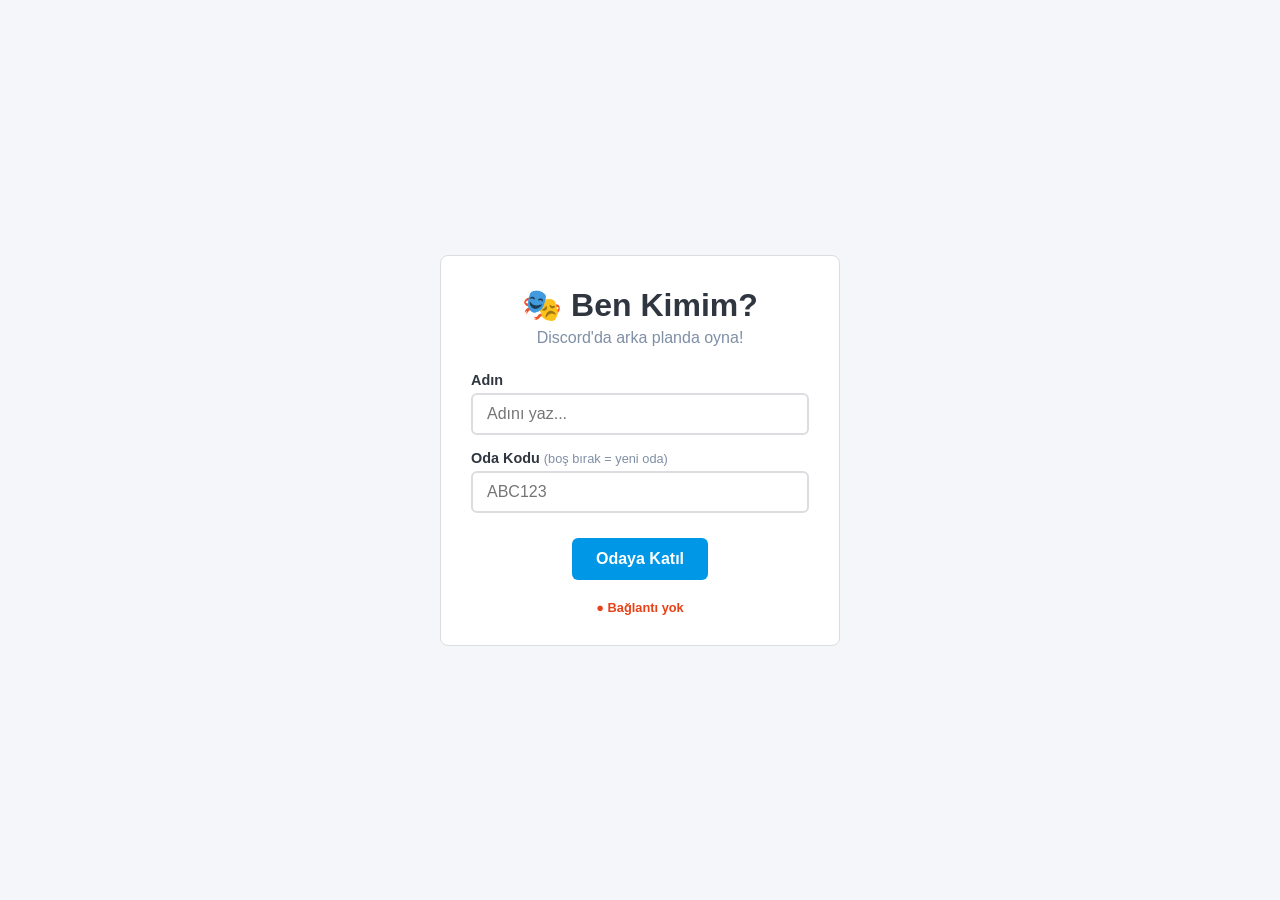
==== client/index.html @ 6808981d "feat: add game modes (unluler, irklar, tarihi_olaylar)" ====
<!DOCTYPE html>
<html lang="tr">
<head>
    <meta charset="UTF-8">
    <meta name="viewport" content="width=device-width, initial-scale=1.0">
    <meta name="description" content="Ben Kimim? — Discord'da arka planda oynanan çok oyunculu tahmin oyunu">
    <title>Ben Kimim? 🎭</title>
    <link rel="stylesheet" href="style.css">
</head>
<body>

    <!-- ═══════════════ LOBBY EKRANI ═══════════════ -->
    <div id="screen-lobby" class="screen active">
        <div class="lobby-container">
            <h1>🎭 Ben Kimim?</h1>
            <p class="subtitle">Discord'da arka planda oyna!</p>

            <div class="form-group">
                <label for="input-name">Adın</label>
                <input type="text" id="input-name" placeholder="Adını yaz..." maxlength="20" autocomplete="off">
            </div>

            <div class="form-group">
                <label for="input-room">Oda Kodu <span class="hint">(boş bırak = yeni oda)</span></label>
                <input type="text" id="input-room" placeholder="ABC123" maxlength="6" autocomplete="off" style="text-transform: uppercase;">
            </div>

            <button id="btn-join" class="btn-primary">Odaya Katıl</button>

            <!-- Bağlantı sonrası lobby bilgisi -->
            <div id="lobby-info" class="hidden">
                <div class="room-code-display">
                    Oda Kodu: <span id="display-room-code">---</span>
                    <button id="btn-copy-code" class="btn-small" title="Kodu kopyala">📋</button>
                </div>

                <h3>Oyuncular</h3>
                <ul id="player-list"></ul>

                <div id="host-controls" class="hidden">
                    <div class="form-group" style="margin-top: 15px;">
                        <label for="select-category">Oyun Modu</label>
                        <select id="select-category" style="width: 100%; padding: 8px; border-radius: 4px; border: 1px solid #dcdde1;">
                            <option value="unluler">Ünlü Kişiler</option>
                            <option value="irklar">Milletler / Irklar</option>
                            <option value="tarihi_olaylar">Tarihi Olaylar</option>
                        </select>
                    </div>
                    <button id="btn-start" class="btn-primary">Oyunu Başlat</button>
                </div>
                
                <p id="waiting-msg" class="hint">Oda sahibinin başlatmasını bekle...</p>
            </div>

            <div id="connection-status" class="status-disconnected">● Bağlantı yok</div>
        </div>
    </div>

    <!-- ═══════════════ OYUN EKRANI ═══════════════ -->
    <div id="screen-game" class="screen">
        <div class="game-header">
            <span class="room-badge" id="game-room-code"></span>
            <h2>🎭 Ben Kimim?</h2>
        </div>

        <!-- Masa ve oyuncular -->
        <div id="game-table-area">
            <div id="table-center">
                <!-- placeholder: masa görseli -->
                <div class="table-placeholder">MASA</div>
            </div>
            <div id="players-circle">
                <!-- JS tarafından doldurulacak -->
            </div>
        </div>

        <!-- Tahmin alanı -->
        <div id="guess-area">
            <div id="guess-feedback" class="hidden"></div>
            <div class="guess-input-row">
                <input type="text" id="input-guess" placeholder="Kafandaki ismi tahmin et..." autocomplete="off">
                <button id="btn-guess" class="btn-primary">Tahmin Et</button>
            </div>
        </div>
    </div>

    <!-- ═══════════════ SONUÇ EKRANI ═══════════════ -->
    <div id="screen-result" class="screen">
        <div class="result-container">
            <h1>🏆 Oyun Bitti!</h1>
            <div id="rankings-list"></div>
            
            <div id="host-controls-result" class="hidden" style="margin-top: 20px;">
                <div class="form-group" style="text-align: center;">
                    <label for="select-category-result" style="display: inline-block; margin-right: 10px;">Oyun Modu:</label>
                    <select id="select-category-result" style="padding: 6px; border-radius: 4px; border: 1px solid #dcdde1;">
                        <option value="unluler">Ünlü Kişiler</option>
                        <option value="irklar">Milletler / Irklar</option>
                        <option value="tarihi_olaylar">Tarihi Olaylar</option>
                    </select>
                </div>
                <button id="btn-new-round" class="btn-primary">Yeni Tur</button>
            </div>

            <p id="waiting-new-round" class="hint">Oda sahibinin yeni tur başlatmasını bekle...</p>
        </div>
    </div>

    <script src="app.js"></script>
</body>
</html>
---- client/style.css ----
/* ══════════════════════════════════════
   Ben Kimim? — Flat Design Stiller
   ══════════════════════════════════════ */

* {
    margin: 0;
    padding: 0;
    box-sizing: border-box;
}

body {
    font-family: 'Segoe UI', Tahoma, Geneva, Verdana, sans-serif;
    background: #f5f6fa;
    color: #2f3640;
    min-height: 100vh;
}

/* ── Ekran yönetimi ─────────────── */
.screen {
    display: none;
    min-height: 100vh;
    padding: 20px;
}

.screen.active {
    display: flex;
    justify-content: center;
    align-items: center;
    flex-direction: column;
}

.hidden {
    display: none !important;
}

/* ── LOBBY ───────────────────────── */
.lobby-container {
    max-width: 400px;
    width: 100%;
    text-align: center;
    background: #ffffff;
    padding: 30px;
    border-radius: 8px;
    border: 1px solid #dcdde1;
}

.lobby-container h1 {
    font-size: 2rem;
    margin-bottom: 5px;
    color: #2f3640;
}

.subtitle {
    color: #7f8fa6;
    margin-bottom: 25px;
}

.form-group {
    margin-bottom: 15px;
    text-align: left;
}

.form-group label {
    display: block;
    margin-bottom: 5px;
    font-size: 0.9rem;
    font-weight: bold;
}

.hint {
    color: #7f8fa6;
    font-size: 0.8rem;
    font-weight: normal;
}

input[type="text"] {
    width: 100%;
    padding: 10px 14px;
    border: 2px solid #dcdde1;
    border-radius: 6px;
    background: #ffffff;
    color: #2f3640;
    font-size: 1rem;
    outline: none;
}

input[type="text"]:focus {
    border-color: #0097e6;
}

/* ── Butonlar ────────────────────── */
.btn-primary {
    padding: 12px 24px;
    border: none;
    border-radius: 6px;
    background: #0097e6;
    color: #ffffff;
    font-size: 1rem;
    font-weight: bold;
    cursor: pointer;
    margin-top: 10px;
}

.btn-primary:hover {
    background: #00a8ff;
}

.btn-primary:disabled {
    background: #dcdde1;
    color: #7f8fa6;
    cursor: not-allowed;
}

.btn-small {
    padding: 4px 8px;
    border: 1px solid #dcdde1;
    border-radius: 4px;
    background: #f5f6fa;
    color: #2f3640;
    cursor: pointer;
    font-size: 0.8rem;
}

.btn-small:hover {
    background: #e84118;
    color: #ffffff;
}

/* ── Oda kodu ────────────────────── */
.room-code-display {
    margin: 20px 0 10px;
    padding: 10px;
    background: #f5f6fa;
    border: 1px solid #dcdde1;
    border-radius: 6px;
    font-size: 1.2rem;
    font-weight: bold;
    letter-spacing: 3px;
}

#display-room-code {
    color: #0097e6;
}

/* ── Oyuncu listesi (lobby) ──────── */
#player-list {
    list-style: none;
    margin: 10px 0;
    text-align: left;
}

#player-list li {
    padding: 8px 10px;
    border-bottom: 1px solid #dcdde1;
}

#player-list li .host-badge {
    color: #e1b12c;
    font-size: 0.75rem;
    margin-left: 5px;
    font-weight: bold;
}

/* ── Bağlantı durumu ─────────────── */
#connection-status {
    margin-top: 20px;
    font-size: 0.8rem;
    font-weight: bold;
}

.status-disconnected {
    color: #e84118;
}

.status-connected {
    color: #44bd32;
}

/* ══════════════════════════════════
   OYUN EKRANI
   ══════════════════════════════════ */

.game-header {
    text-align: center;
    margin-bottom: 20px;
}

.room-badge {
    font-size: 0.9rem;
    font-weight: bold;
    color: #7f8fa6;
    letter-spacing: 1px;
}

/* ── Masa alanı ──────────────────── */
#game-table-area {
    position: relative;
    width: 500px;
    height: 500px;
    margin: 0 auto;
}

#table-center {
    position: absolute;
    top: 50%;
    left: 50%;
    transform: translate(-50%, -50%);
    width: 150px;
    height: 150px;
    border-radius: 50%;
    background: #ffffff;
    border: 2px solid #dcdde1;
    display: flex;
    justify-content: center;
    align-items: center;
}

.table-placeholder {
    color: #7f8fa6;
    font-size: 0.9rem;
    font-weight: bold;
}

/* ── Oyuncu yuvarları ────────────── */
#players-circle {
    position: absolute;
    top: 0;
    left: 0;
    width: 100%;
    height: 100%;
}

.player-node {
    position: absolute;
    text-align: center;
    transform: translate(-50%, -50%);
}

.player-avatar {
    width: 60px;
    height: 60px;
    border-radius: 50%;
    background: #dcdde1;
    border: 3px solid #7f8fa6;
    color: #2f3640;
    display: flex;
    justify-content: center;
    align-items: center;
    margin: 0 auto;
    font-size: 1.5rem;
    font-weight: bold;
}

.player-avatar.revealed {
    background: #44bd32;
    border-color: #44bd32;
    color: #ffffff;
}

.player-assigned-name {
    margin-top: 4px;
    padding: 4px 8px;
    background: #0097e6;
    color: #ffffff;
    border-radius: 4px;
    font-size: 0.8rem;
    font-weight: bold;
    white-space: nowrap;
    display: inline-block;
}

.player-assigned-name.mystery {
    background: #e1b12c;
    color: #ffffff;
}

.player-assigned-name.revealed {
    background: #44bd32;
    color: #ffffff;
}

.player-real-name {
    font-size: 0.8rem;
    font-weight: bold;
    color: #7f8fa6;
    margin-top: 4px;
}

/* ── Tahmin alanı ────────────────── */
#guess-area {
    max-width: 500px;
    margin: 30px auto 0;
    text-align: center;
    background: #ffffff;
    padding: 20px;
    border-radius: 8px;
    border: 1px solid #dcdde1;
}

.guess-input-row {
    display: flex;
    gap: 10px;
}

.guess-input-row input {
    flex: 1;
}

#guess-feedback {
    padding: 10px 12px;
    border-radius: 6px;
    margin-bottom: 10px;
    font-size: 0.9rem;
    font-weight: bold;
}

#guess-feedback.correct {
    background: #e5f9e7;
    color: #44bd32;
    border: 1px solid #44bd32;
}

#guess-feedback.wrong {
    background: #fdeaea;
    color: #e84118;
    border: 1px solid #e84118;
}

/* ══════════════════════════════════
   SONUÇ EKRANI
   ══════════════════════════════════ */

.result-container {
    text-align: center;
    max-width: 400px;
    width: 100%;
    background: #ffffff;
    padding: 30px;
    border-radius: 8px;
    border: 1px solid #dcdde1;
}

.result-container h1 {
    margin-bottom: 20px;
    color: #2f3640;
}

#rankings-list {
    text-align: left;
    margin-bottom: 20px;
}

.ranking-item {
    display: flex;
    align-items: center;
    gap: 12px;
    padding: 10px;
    border-bottom: 1px solid #dcdde1;
}

.ranking-position {
    font-size: 1.5rem;
    font-weight: bold;
    width: 40px;
    text-align: center;
}

.ranking-position.gold { color: #e1b12c; }
.ranking-position.silver { color: #7f8fa6; }
.ranking-position.bronze { color: #cd6133; }

.ranking-details {
    flex: 1;
}

.ranking-details .name {
    font-weight: bold;
    color: #2f3640;
}

.ranking-details .assigned {
    font-size: 0.8rem;
    color: #7f8fa6;
}
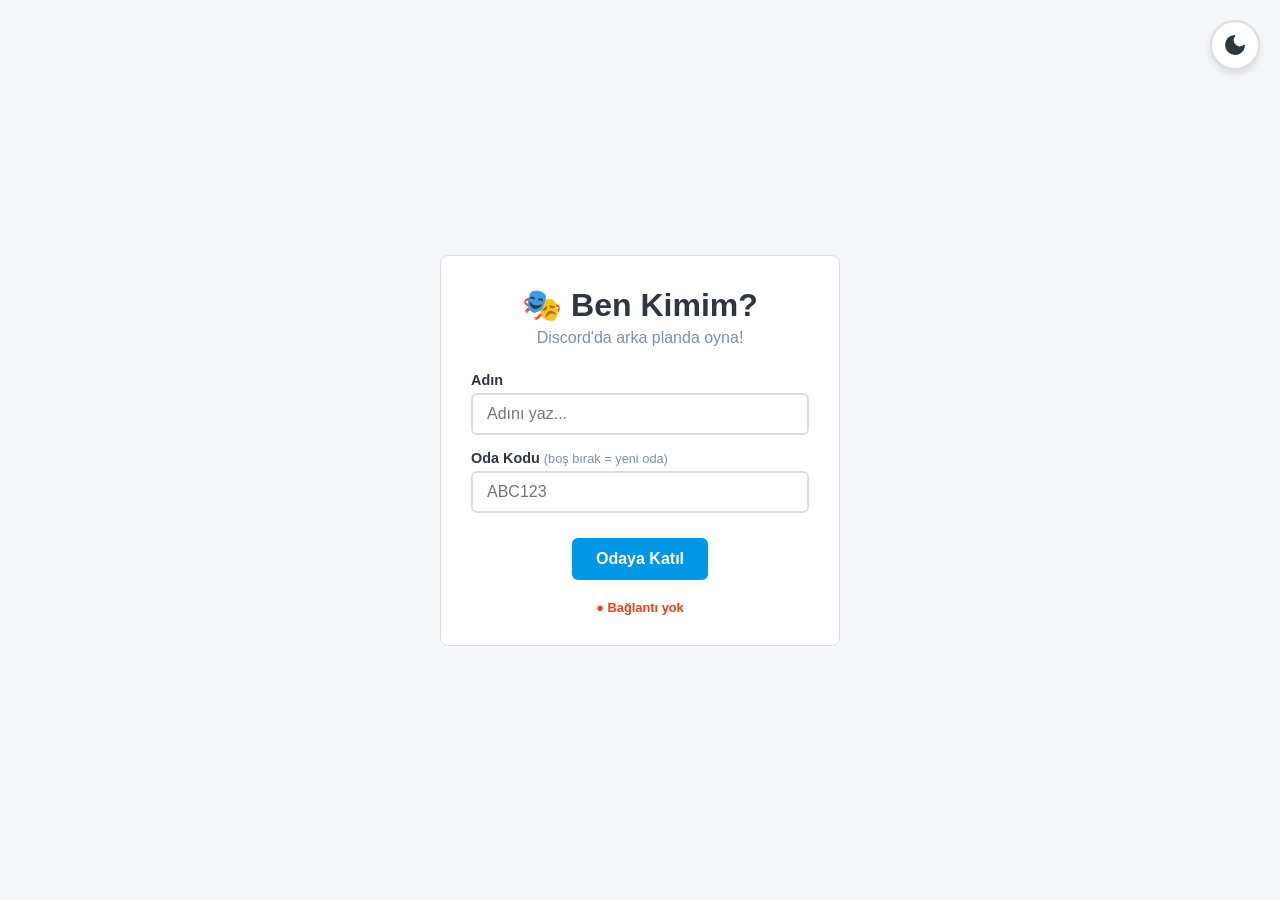
==== commit 49cd1d0a: "v1.0: Dark Mode eklendi kategoriler Düzenlendi." ====
--- a/client/index.html
+++ b/client/index.html
@@ -8,6 +8,11 @@
     <link rel="stylesheet" href="style.css">
 </head>
 <body>
+
+    <button id="theme-toggle" class="theme-btn" title="Temayı Değiştir">
+        <svg id="moon-icon" xmlns="http://www.w3.org/2000/svg" width="24" height="24" viewBox="0 0 24 24" fill="none" stroke="currentColor" stroke-width="2" stroke-linecap="round" stroke-linejoin="round" class="feather feather-moon"><path d="M21 12.79A9 9 0 1 1 11.21 3 7 7 0 0 0 21 12.79z"></path></svg>
+        <svg id="sun-icon" class="hidden" xmlns="http://www.w3.org/2000/svg" width="24" height="24" viewBox="0 0 24 24" fill="none" stroke="currentColor" stroke-width="2" stroke-linecap="round" stroke-linejoin="round" class="feather feather-sun"><circle cx="12" cy="12" r="5"></circle><line x1="12" y1="1" x2="12" y2="3"></line><line x1="12" y1="21" x2="12" y2="23"></line><line x1="4.22" y1="4.22" x2="5.64" y2="5.64"></line><line x1="18.36" y1="18.36" x2="19.78" y2="19.78"></line><line x1="1" y1="12" x2="3" y2="12"></line><line x1="21" y1="12" x2="23" y2="12"></line><line x1="4.22" y1="19.78" x2="5.64" y2="18.36"></line><line x1="18.36" y1="5.64" x2="19.78" y2="4.22"></line></svg>
+    </button>
 
     <!-- ═══════════════ LOBBY EKRANI ═══════════════ -->
     <div id="screen-lobby" class="screen active">
@@ -36,13 +41,13 @@
 
                 <h3>Oyuncular</h3>
                 <ul id="player-list"></ul>
-
+                
                 <div id="host-controls" class="hidden">
                     <div class="form-group" style="margin-top: 15px;">
                         <label for="select-category">Oyun Modu</label>
                         <select id="select-category" style="width: 100%; padding: 8px; border-radius: 4px; border: 1px solid #dcdde1;">
-                            <option value="unluler">Ünlü Kişiler</option>
-                            <option value="irklar">Milletler / Irklar</option>
+                            <option value="populer_ikonlar">İkonik Kişiler Karakterler</option>
+                            <option value="hayvanlar">Hayvanlar (Kurgusal Dahil)</option>
                             <option value="tarihi_olaylar">Tarihi Olaylar</option>
                         </select>
                     </div>
@@ -79,7 +84,9 @@
             <div id="guess-feedback" class="hidden"></div>
             <div class="guess-input-row">
                 <input type="text" id="input-guess" placeholder="Kafandaki ismi tahmin et..." autocomplete="off">
-                <button id="btn-guess" class="btn-primary">Tahmin Et</button>
+                <div class="guess-controls">
+                    <button id="btn-guess" class="btn-primary">Tahmin Et</button>
+                </div>
             </div>
         </div>
     </div>
@@ -94,8 +101,8 @@
                 <div class="form-group" style="text-align: center;">
                     <label for="select-category-result" style="display: inline-block; margin-right: 10px;">Oyun Modu:</label>
                     <select id="select-category-result" style="padding: 6px; border-radius: 4px; border: 1px solid #dcdde1;">
-                        <option value="unluler">Ünlü Kişiler</option>
-                        <option value="irklar">Milletler / Irklar</option>
+                        <option value="populer_ikonlar">İkonik Kişiler Karakterler</option>
+                        <option value="hayvanlar">Hayvanlar (Kurgusal Dahil)</option>
                         <option value="tarihi_olaylar">Tarihi Olaylar</option>
                     </select>
                 </div>
--- a/client/style.css
+++ b/client/style.css
@@ -382,3 +382,188 @@
     font-size: 0.8rem;
     color: #7f8fa6;
 }
+
+/* ══════════════════════════════════
+   GELİŞMİŞ TEMA VE RENK AYARLARI
+   ══════════════════════════════════ */
+
+/* --- TEMA BUTONU ANA STİL --- */
+.theme-btn {
+    position: fixed;
+    top: 20px;
+    right: 20px;
+    width: 50px;
+    height: 50px;
+    border-radius: 50%;
+    border: 2px solid #dcdde1;
+    background-color: #ffffff !important; /* Light modda beyaz buton */
+    cursor: pointer;
+    z-index: 9999;
+    display: flex;
+    align-items: center;
+    justify-content: center;
+    transition: all 0.3s ease;
+    box-shadow: 0 4px 6px rgba(0,0,0,0.1);
+}
+
+/* Light Mod: Ay İkonu Rengi (Koyu Gri/Lacivert) */
+#moon-icon {
+    color: #2f3640;
+    fill: #2f3640;
+}
+
+/* --- DARK MODE AKTİFKEN --- */
+body.dark-mode {
+    background-color: #121212 !important;
+    color: #ffffff !important;
+}
+
+/* Dark Modda Buton Rengi Değişsin */
+body.dark-mode .theme-btn {
+    background-color: #2c3e50 !important; /* Dark modda buton koyu lacivert */
+    border-color: #ffffff !important;
+}
+
+/* Dark Mod: Güneş İkonu Rengi */
+#sun-icon {
+    color: #ffffff;
+    fill: #ffffff;
+}
+
+/* İkonların görünürlüğünü ayarla */
+.hidden { display: none !important; }
+
+/* Koyu Modda Diğer Alanlar */
+body.dark-mode .lobby-container, 
+body.dark-mode .game-container, 
+body.dark-mode .result-container {
+    background-color: #1e1e1e !important;
+    border-color: #333 !important;
+    color: #fff !important;
+}
+
+body.dark-mode h1, body.dark-mode h2, body.dark-mode label {
+    color: #fff !important;
+}
+
+body.dark-mode input {
+    background: #2d2d2d !important;
+    color: #fff !important;
+    border: 1px solid #444 !important;
+}
+
+
+/* Kopyala butonu 📋 */
+body.dark-mode #btn-copy-code {
+    background-color: #3f444b !important;
+    color: white !important;
+    border: 1px solid #484d54 !important;
+    padding: 5px 10px !important;
+    border-radius: 4px;
+}
+body.dark-mode .room-code-display {
+    background-color: #2d3136;
+    border: 1px solid #3f444b;
+    color: #ffffff;
+    padding: 12px;
+    border-radius: 8px;
+    margin-top: 15px;
+    text-align: center;
+}
+
+body.dark-mode select {
+    background-color: #2d3136; /* Kutunun içi gri */
+    color: #ffffff;            /* Yazı beyaz */
+    border: 1px solid #3f444b;
+    padding: 8px;
+    border-radius: 4px;
+    cursor: pointer;
+    width: 100%;
+}
+
+/* Select kutusunun içindeki seçenekler (açılınca görünen yer) */
+body.dark-mode select option {
+    background-color: #2d3136;
+    color: #ffffff;
+}
+
+/* Oyun Modu yazan label etiketi için */
+body.dark-mode label[for="select-category"] {
+    color: #ffffff;
+}
+
+
+/* Odaya katıldıktan sonra çıkan butonu koyulaştırır */
+body.dark-mode #btn-join:disabled,
+body.dark-mode .btn-primary:disabled {
+    background-color: #2d3136; /* Kutularla aynı gri tonu */
+    color: #7f8fa6;            /* Yazı rengini biraz sönük yaptık ki pasif olduğu belli olsun */
+    border: 1px solid #3f444b;
+    cursor: not-allowed;
+    opacity: 1;                /* Tarayıcı kendi kendine şeffaflaştırmasın diye */
+}
+
+
+
+/* "MASA" yazan başlık */
+body.dark-mode .lobby-container h2,
+body.dark-mode h2 {
+    color: #ffffff;
+}
+
+/* Masa başlığının altındaki o beyaz çizgiyi de koyulaştıralım */
+body.dark-mode h2::after {
+    background-color: #3f444b;
+}
+
+/* Oyuncu kartlarını (isimlerin yazdığı yerleri) gri yap */
+body.dark-mode .player-item {
+    background-color: #2d3136;
+    border: 1px solid #3f444b;
+    color: #ffffff;
+}
+
+/* "Oyuncular bekleniyor..." yazısı */
+body.dark-mode .hint {
+    color: #aeb9cc;
+}
+
+body.dark-mode #guess-area {
+    background-color: #1e1e1e;
+    border-color: #333;
+    color: #fff;
+}
+
+body.dark-mode #table-center {
+    background-color: #1e1e1e;
+    border-color: #333;
+    color: #fff;
+}
+
+body.dark-mode #players-circle .player-avatar {
+    background-color: #1e1e1e;
+    border-color: #333;
+    color: #fff;
+}
+
+
+body.dark-mode .btn-primary:hover {
+    background-color: #536dfe !important;
+    transform: translateY(-2px); /* Hafif yukarı kalkma efekti */
+}
+
+
+
+
+
+.color-pick {
+    width: 25px;
+    height: 25px;
+    border-radius: 50%;
+    cursor: pointer;
+    border: 2px solid rgba(255,255,255,0.5);
+    transition: transform 0.2s;
+}
+.color-pick:hover { transform: scale(1.2); }
+
+
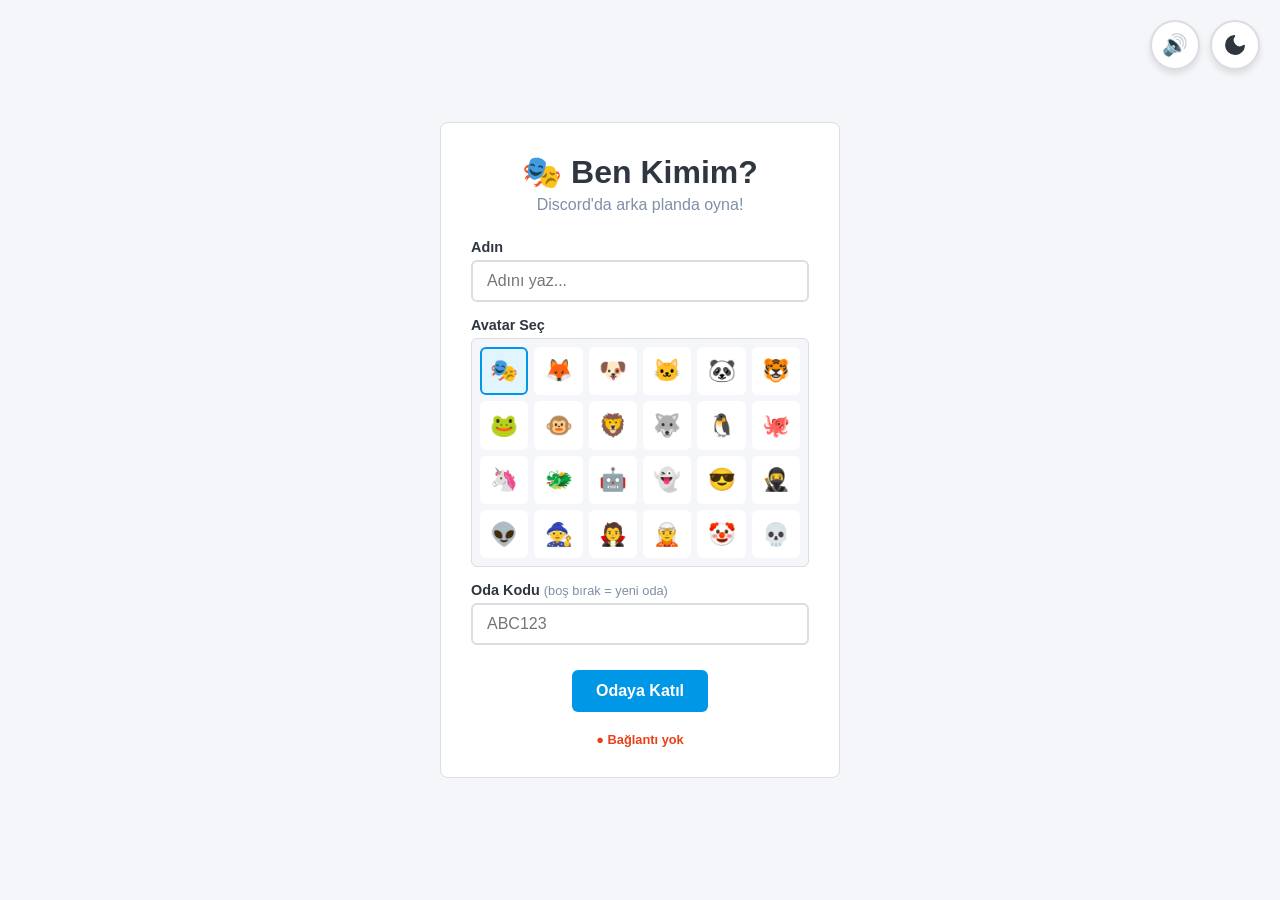
==== commit e714c49f: "genel iyileştirmeler ve database düzeni" ====
--- a/client/index.html
+++ b/client/index.html
@@ -4,15 +4,24 @@
     <meta charset="UTF-8">
     <meta name="viewport" content="width=device-width, initial-scale=1.0">
     <meta name="description" content="Ben Kimim? — Discord'da arka planda oynanan çok oyunculu tahmin oyunu">
+    <meta name="theme-color" content="#0097e6">
     <title>Ben Kimim? 🎭</title>
     <link rel="stylesheet" href="style.css">
+    <link rel="manifest" href="manifest.json">
+    <link rel="icon" href="data:image/svg+xml,%3Csvg xmlns='http://www.w3.org/2000/svg' viewBox='0 0 100 100'%3E%3Ctext y='.9em' font-size='90'%3E🎭%3C/text%3E%3C/svg%3E">
 </head>
 <body>
 
-    <button id="theme-toggle" class="theme-btn" title="Temayı Değiştir">
-        <svg id="moon-icon" xmlns="http://www.w3.org/2000/svg" width="24" height="24" viewBox="0 0 24 24" fill="none" stroke="currentColor" stroke-width="2" stroke-linecap="round" stroke-linejoin="round" class="feather feather-moon"><path d="M21 12.79A9 9 0 1 1 11.21 3 7 7 0 0 0 21 12.79z"></path></svg>
-        <svg id="sun-icon" class="hidden" xmlns="http://www.w3.org/2000/svg" width="24" height="24" viewBox="0 0 24 24" fill="none" stroke="currentColor" stroke-width="2" stroke-linecap="round" stroke-linejoin="round" class="feather feather-sun"><circle cx="12" cy="12" r="5"></circle><line x1="12" y1="1" x2="12" y2="3"></line><line x1="12" y1="21" x2="12" y2="23"></line><line x1="4.22" y1="4.22" x2="5.64" y2="5.64"></line><line x1="18.36" y1="18.36" x2="19.78" y2="19.78"></line><line x1="1" y1="12" x2="3" y2="12"></line><line x1="21" y1="12" x2="23" y2="12"></line><line x1="4.22" y1="19.78" x2="5.64" y2="18.36"></line><line x1="18.36" y1="5.64" x2="19.78" y2="4.22"></line></svg>
-    </button>
+    <div class="top-right-controls">
+        <button id="btn-sound-toggle" class="theme-btn sound-btn" title="Ses Efektleri">
+            <span id="sound-icon-on">🔊</span>
+            <span id="sound-icon-off" class="hidden">🔇</span>
+        </button>
+        <button id="theme-toggle" class="theme-btn" title="Temayı Değiştir">
+            <svg id="moon-icon" xmlns="http://www.w3.org/2000/svg" width="24" height="24" viewBox="0 0 24 24" fill="none" stroke="currentColor" stroke-width="2" stroke-linecap="round" stroke-linejoin="round" class="feather feather-moon"><path d="M21 12.79A9 9 0 1 1 11.21 3 7 7 0 0 0 21 12.79z"></path></svg>
+            <svg id="sun-icon" class="hidden" xmlns="http://www.w3.org/2000/svg" width="24" height="24" viewBox="0 0 24 24" fill="none" stroke="currentColor" stroke-width="2" stroke-linecap="round" stroke-linejoin="round" class="feather feather-sun"><circle cx="12" cy="12" r="5"></circle><line x1="12" y1="1" x2="12" y2="3"></line><line x1="12" y1="21" x2="12" y2="23"></line><line x1="4.22" y1="4.22" x2="5.64" y2="5.64"></line><line x1="18.36" y1="18.36" x2="19.78" y2="19.78"></line><line x1="1" y1="12" x2="3" y2="12"></line><line x1="21" y1="12" x2="23" y2="12"></line><line x1="4.22" y1="19.78" x2="5.64" y2="18.36"></line><line x1="18.36" y1="5.64" x2="19.78" y2="4.22"></line></svg>
+        </button>
+    </div>
 
     <!-- ═══════════════ LOBBY EKRANI ═══════════════ -->
     <div id="screen-lobby" class="screen active">
@@ -26,6 +35,13 @@
             </div>
 
             <div class="form-group">
+                <label>Avatar Seç</label>
+                <div id="avatar-grid" class="avatar-grid">
+                    <!-- JS dolduracak -->
+                </div>
+            </div>
+
+            <div class="form-group">
                 <label for="input-room">Oda Kodu <span class="hint">(boş bırak = yeni oda)</span></label>
                 <input type="text" id="input-room" placeholder="ABC123" maxlength="6" autocomplete="off" style="text-transform: uppercase;">
             </div>
@@ -37,23 +53,45 @@
                 <div class="room-code-display">
                     Oda Kodu: <span id="display-room-code">---</span>
                     <button id="btn-copy-code" class="btn-small" title="Kodu kopyala">📋</button>
+                    <button id="btn-copy-link" class="btn-small" title="Davet linkini kopyala">🔗</button>
                 </div>
 
                 <h3>Oyuncular</h3>
                 <ul id="player-list"></ul>
-                
+
                 <div id="host-controls" class="hidden">
                     <div class="form-group" style="margin-top: 15px;">
                         <label for="select-category">Oyun Modu</label>
-                        <select id="select-category" style="width: 100%; padding: 8px; border-radius: 4px; border: 1px solid #dcdde1;">
+                        <select id="select-category" class="select-styled">
                             <option value="populer_ikonlar">İkonik Kişiler Karakterler</option>
                             <option value="hayvanlar">Hayvanlar (Kurgusal Dahil)</option>
                             <option value="tarihi_olaylar">Tarihi Olaylar</option>
+                            <option value="karma">🎲 Karma Mod (Hepsi Birden)</option>
+                            <option value="ozel">✏️ Özel Kategori (Sen Yaz)</option>
                         </select>
                     </div>
+
+                    <div class="form-group">
+                        <label for="select-difficulty">Zorluk</label>
+                        <select id="select-difficulty" class="select-styled">
+                            <option value="kolay">Kolay (Sadece çok bilinenler)</option>
+                            <option value="hepsi" selected>Hepsi (Tüm liste)</option>
+                        </select>
+                    </div>
+
+                    <div class="form-group">
+                        <label for="input-timer">Tur Süresi (saniye, 0 = kapalı)</label>
+                        <input type="number" id="input-timer" min="0" max="300" step="5" value="0" class="select-styled">
+                    </div>
+
+                    <div id="custom-category-group" class="form-group hidden">
+                        <label for="input-custom-words">Özel Kelimeler <span class="hint">(her satıra bir tane, en az oyuncu sayısı kadar)</span></label>
+                        <textarea id="input-custom-words" class="select-styled" rows="5" placeholder="Mesela:&#10;Ahmet Hoca&#10;Berfin&#10;Kantinci Hasan&#10;..."></textarea>
+                    </div>
+
                     <button id="btn-start" class="btn-primary">Oyunu Başlat</button>
                 </div>
-                
+
                 <p id="waiting-msg" class="hint">Oda sahibinin başlatmasını bekle...</p>
             </div>
 
@@ -66,6 +104,14 @@
         <div class="game-header">
             <span class="room-badge" id="game-room-code"></span>
             <h2>🎭 Ben Kimim?</h2>
+            <div id="turn-bar" class="turn-bar hidden">
+                <span class="turn-label">Sıra:</span>
+                <span id="turn-player-name" class="turn-name">-</span>
+                <span id="timer-pill" class="timer-pill hidden">⏱ <span id="timer-value">00:00</span></span>
+                <button id="btn-pass" class="btn-small pass-btn">Pas ⏭</button>
+                <button id="btn-hint" class="btn-small hint-btn">İpucu 💡</button>
+            </div>
+            <div id="hint-display" class="hint-display hidden"></div>
         </div>
 
         <!-- Masa ve oyuncular -->
@@ -88,6 +134,66 @@
                     <button id="btn-guess" class="btn-primary">Tahmin Et</button>
                 </div>
             </div>
+        </div>
+
+        <!-- ═══════════════ SORU/CEVAP LOG (sol alt) ═══════════════ -->
+        <button id="btn-log-toggle" class="log-fab" title="Soru/Cevap Defteri">
+            <span class="log-fab-icon">💬</span>
+            <span class="log-fab-badge hidden" id="log-fab-badge">0</span>
+        </button>
+
+        <div id="log-panel" class="log-panel hidden">
+            <div class="elim-header">
+                <div class="elim-title">
+                    <span>💬 Soru / Cevap</span>
+                </div>
+                <button id="btn-log-close" class="elim-close" title="Kapat">✕</button>
+            </div>
+
+            <div id="log-list" class="log-list"></div>
+
+            <div class="log-quick">
+                <button class="log-quick-btn" data-kind="yes">✅ Evet</button>
+                <button class="log-quick-btn" data-kind="no">❌ Hayır</button>
+                <button class="log-quick-btn" data-kind="maybe">🤔 Belki</button>
+            </div>
+
+            <div class="log-input-row">
+                <input type="text" id="log-input" placeholder="Soru/Not yaz... (örn. 'Erkek misin?')" maxlength="200" autocomplete="off">
+                <button id="btn-log-send" class="btn-primary log-send">Gönder</button>
+            </div>
+        </div>
+
+        <!-- ═══════════════ ELEME PANELİ (sağ alt) ═══════════════ -->
+        <button id="btn-elim-toggle" class="elim-fab" title="Eleme Defteri">
+            <span class="elim-fab-icon">📝</span>
+            <span class="elim-fab-badge" id="elim-fab-badge">0</span>
+        </button>
+
+        <div id="elim-panel" class="elim-panel hidden">
+            <div class="elim-header">
+                <div class="elim-title">
+                    <span>📝 Eleme Defteri</span>
+                    <span class="elim-count" id="elim-count">0 / 0</span>
+                </div>
+                <button id="btn-elim-close" class="elim-close" title="Kapat">✕</button>
+            </div>
+
+            <textarea id="elim-notes" class="elim-notes" placeholder="Notların... (örn. 'erkek, tarihi figür, asker olabilir')" rows="2"></textarea>
+
+            <div class="elim-toolbar">
+                <input type="text" id="elim-search" class="elim-search" placeholder="🔍 Ara..." autocomplete="off">
+                <button id="btn-elim-reset" class="btn-small elim-reset" title="Hepsini geri al">↺</button>
+            </div>
+
+            <div class="elim-tabs">
+                <button class="elim-tab active" data-tab="all">Hepsi</button>
+                <button class="elim-tab" data-tab="active">Aday</button>
+                <button class="elim-tab" data-tab="suspect">Şüpheli</button>
+                <button class="elim-tab" data-tab="eliminated">Elenen</button>
+            </div>
+
+            <div id="elim-list" class="elim-list"></div>
         </div>
     </div>
 
@@ -100,13 +206,15 @@
             <div id="host-controls-result" class="hidden" style="margin-top: 20px;">
                 <div class="form-group" style="text-align: center;">
                     <label for="select-category-result" style="display: inline-block; margin-right: 10px;">Oyun Modu:</label>
-                    <select id="select-category-result" style="padding: 6px; border-radius: 4px; border: 1px solid #dcdde1;">
+                    <select id="select-category-result" class="select-styled" style="display: inline-block; width: auto;">
                         <option value="populer_ikonlar">İkonik Kişiler Karakterler</option>
                         <option value="hayvanlar">Hayvanlar (Kurgusal Dahil)</option>
                         <option value="tarihi_olaylar">Tarihi Olaylar</option>
+                        <option value="karma">🎲 Karma Mod</option>
                     </select>
                 </div>
-                <button id="btn-new-round" class="btn-primary">Yeni Tur</button>
+                <button id="btn-new-round" class="btn-primary">Aynı Oyuncularla Yeni Tur</button>
+                <p class="hint" style="margin-top:6px;">Aynı odada, aynı oyuncularla devam edersiniz.</p>
             </div>
 
             <p id="waiting-new-round" class="hint">Oda sahibinin yeni tur başlatmasını bekle...</p>
--- a/client/style.css
+++ b/client/style.css
@@ -567,3 +567,705 @@
 .color-pick:hover { transform: scale(1.2); }
 
 
+/* ══════════════════════════════════
+   ELEME PANELİ (sağ alt)
+   ══════════════════════════════════ */
+
+.elim-fab {
+    position: fixed;
+    bottom: 24px;
+    right: 24px;
+    width: 60px;
+    height: 60px;
+    border-radius: 50%;
+    border: none;
+    background: #0097e6;
+    color: white;
+    cursor: pointer;
+    z-index: 9998;
+    box-shadow: 0 6px 14px rgba(0, 0, 0, 0.25);
+    display: flex;
+    align-items: center;
+    justify-content: center;
+    transition: transform 0.2s ease, background 0.2s ease;
+}
+.elim-fab:hover { transform: scale(1.08); background: #00a8ff; }
+.elim-fab-icon { font-size: 1.5rem; }
+.elim-fab-badge {
+    position: absolute;
+    top: -4px;
+    right: -4px;
+    min-width: 22px;
+    height: 22px;
+    padding: 0 6px;
+    background: #e84118;
+    color: white;
+    border-radius: 11px;
+    font-size: 0.75rem;
+    font-weight: bold;
+    display: flex;
+    align-items: center;
+    justify-content: center;
+    border: 2px solid white;
+}
+.elim-fab-badge.hidden { display: none; }
+
+.elim-panel {
+    position: fixed;
+    bottom: 96px;
+    right: 24px;
+    width: 360px;
+    max-width: calc(100vw - 48px);
+    max-height: calc(100vh - 140px);
+    background: #ffffff;
+    border-radius: 12px;
+    border: 1px solid #dcdde1;
+    box-shadow: 0 12px 32px rgba(0, 0, 0, 0.18);
+    z-index: 9997;
+    display: flex;
+    flex-direction: column;
+    overflow: hidden;
+    animation: elim-slide-up 0.2s ease-out;
+}
+.elim-panel.hidden { display: none; }
+
+@keyframes elim-slide-up {
+    from { transform: translateY(20px); opacity: 0; }
+    to { transform: translateY(0); opacity: 1; }
+}
+
+.elim-header {
+    display: flex;
+    align-items: center;
+    justify-content: space-between;
+    padding: 12px 14px;
+    background: #f5f6fa;
+    border-bottom: 1px solid #dcdde1;
+}
+.elim-title {
+    display: flex;
+    align-items: center;
+    gap: 10px;
+    font-weight: bold;
+    color: #2f3640;
+}
+.elim-count {
+    font-size: 0.75rem;
+    color: #7f8fa6;
+    background: white;
+    padding: 2px 8px;
+    border-radius: 10px;
+    border: 1px solid #dcdde1;
+    font-weight: normal;
+}
+.elim-close {
+    background: transparent;
+    border: none;
+    color: #7f8fa6;
+    cursor: pointer;
+    font-size: 1.1rem;
+    padding: 4px 8px;
+    border-radius: 4px;
+}
+.elim-close:hover { background: #dcdde1; color: #2f3640; }
+
+.elim-notes {
+    width: calc(100% - 20px);
+    margin: 10px;
+    padding: 8px 10px;
+    border: 1px solid #dcdde1;
+    border-radius: 6px;
+    background: #fffde7;
+    color: #2f3640;
+    font-family: inherit;
+    font-size: 0.85rem;
+    resize: vertical;
+    outline: none;
+    min-height: 40px;
+}
+.elim-notes:focus { border-color: #0097e6; }
+
+.elim-toolbar {
+    display: flex;
+    gap: 8px;
+    padding: 0 10px 8px;
+}
+.elim-search {
+    flex: 1;
+    padding: 7px 10px !important;
+    border: 1px solid #dcdde1 !important;
+    border-radius: 6px;
+    font-size: 0.85rem !important;
+    background: #ffffff;
+    color: #2f3640;
+    outline: none;
+}
+.elim-search:focus { border-color: #0097e6 !important; }
+.elim-reset { padding: 6px 10px; font-size: 0.9rem; }
+
+.elim-tabs {
+    display: flex;
+    gap: 4px;
+    padding: 0 10px 8px;
+}
+.elim-tab {
+    flex: 1;
+    padding: 6px 8px;
+    border: 1px solid #dcdde1;
+    background: white;
+    color: #7f8fa6;
+    border-radius: 6px;
+    cursor: pointer;
+    font-size: 0.8rem;
+    font-weight: bold;
+}
+.elim-tab:hover { background: #f5f6fa; }
+.elim-tab.active {
+    background: #0097e6;
+    color: white;
+    border-color: #0097e6;
+}
+
+.elim-list {
+    flex: 1;
+    overflow-y: auto;
+    padding: 0 8px 10px;
+    min-height: 200px;
+    max-height: 50vh;
+}
+.elim-item {
+    display: flex;
+    align-items: center;
+    gap: 8px;
+    padding: 7px 10px;
+    margin: 2px 0;
+    border-radius: 6px;
+    cursor: pointer;
+    color: #2f3640;
+    font-size: 0.88rem;
+    border: 1px solid transparent;
+    user-select: none;
+}
+.elim-item:hover {
+    background: #f5f6fa;
+    border-color: #dcdde1;
+}
+.elim-item-mark {
+    width: 18px;
+    height: 18px;
+    border: 2px solid #b2bec3;
+    border-radius: 4px;
+    display: flex;
+    align-items: center;
+    justify-content: center;
+    flex-shrink: 0;
+    font-size: 0.75rem;
+    color: white;
+}
+.elim-item-text {
+    flex: 1;
+    line-height: 1.2;
+}
+.elim-item.eliminated {
+    opacity: 0.4;
+    background: #fdeaea;
+}
+.elim-item.eliminated .elim-item-text {
+    text-decoration: line-through;
+    color: #e84118;
+}
+.elim-item.eliminated .elim-item-mark {
+    background: #e84118;
+    border-color: #e84118;
+}
+.elim-item.eliminated .elim-item-mark::after { content: "✕"; }
+.elim-empty {
+    padding: 24px 10px;
+    text-align: center;
+    color: #7f8fa6;
+    font-size: 0.85rem;
+}
+
+/* Dark mode */
+body.dark-mode .elim-panel {
+    background: #1e1e1e;
+    border-color: #333;
+    color: #fff;
+}
+body.dark-mode .elim-header {
+    background: #2d3136;
+    border-color: #3f444b;
+}
+body.dark-mode .elim-title { color: #fff; }
+body.dark-mode .elim-count {
+    background: #1e1e1e;
+    border-color: #3f444b;
+    color: #aeb9cc;
+}
+body.dark-mode .elim-close { color: #aeb9cc; }
+body.dark-mode .elim-close:hover { background: #3f444b; color: #fff; }
+body.dark-mode .elim-notes {
+    background: #2d3136;
+    border-color: #3f444b;
+    color: #fff;
+}
+body.dark-mode .elim-search {
+    background: #2d3136 !important;
+    border-color: #3f444b !important;
+    color: #fff !important;
+}
+body.dark-mode .elim-tab {
+    background: #2d3136;
+    border-color: #3f444b;
+    color: #aeb9cc;
+}
+body.dark-mode .elim-tab:hover { background: #3f444b; }
+body.dark-mode .elim-tab.active {
+    background: #0097e6;
+    color: white;
+    border-color: #0097e6;
+}
+body.dark-mode .elim-item { color: #fff; }
+body.dark-mode .elim-item:hover {
+    background: #2d3136;
+    border-color: #3f444b;
+}
+body.dark-mode .elim-item.eliminated {
+    background: rgba(232, 65, 24, 0.15);
+}
+body.dark-mode .elim-empty { color: #aeb9cc; }
+body.dark-mode .elim-fab {
+    background: #536dfe;
+}
+body.dark-mode .elim-fab:hover { background: #6c83ff; }
+
+@media (max-width: 480px) {
+    .elim-panel {
+        right: 12px;
+        left: 12px;
+        width: auto;
+        bottom: 88px;
+    }
+    .elim-fab {
+        bottom: 16px;
+        right: 16px;
+    }
+}
+
+
+/* ══════════════════════════════════
+   TOP-RIGHT CONTROLS (tema + ses)
+   ══════════════════════════════════ */
+.top-right-controls {
+    position: fixed;
+    top: 20px;
+    right: 20px;
+    z-index: 9999;
+    display: flex;
+    gap: 10px;
+}
+.top-right-controls .theme-btn { position: static; }
+.sound-btn { font-size: 1.3rem; }
+.sound-btn span { line-height: 1; }
+
+
+/* ══════════════════════════════════
+   AVATAR PICKER (lobby)
+   ══════════════════════════════════ */
+.avatar-grid {
+    display: grid;
+    grid-template-columns: repeat(6, 1fr);
+    gap: 6px;
+    padding: 8px;
+    border: 1px solid #dcdde1;
+    border-radius: 6px;
+    background: #f5f6fa;
+}
+.avatar-cell {
+    aspect-ratio: 1;
+    display: flex;
+    align-items: center;
+    justify-content: center;
+    border-radius: 6px;
+    cursor: pointer;
+    font-size: 1.4rem;
+    background: white;
+    border: 2px solid transparent;
+    transition: transform 0.15s, border-color 0.15s;
+    user-select: none;
+}
+.avatar-cell:hover { transform: scale(1.1); }
+.avatar-cell.selected {
+    border-color: #0097e6;
+    background: #e1f5fe;
+}
+
+/* Oyuncu listesinde avatar göstergesi */
+#player-list li {
+    display: flex;
+    align-items: center;
+    gap: 8px;
+}
+.player-list-avatar {
+    font-size: 1.2rem;
+    width: 28px;
+    text-align: center;
+}
+
+/* Form select / textarea stilleri */
+.select-styled {
+    width: 100%;
+    padding: 8px 10px;
+    border-radius: 6px;
+    border: 1px solid #dcdde1;
+    background: white;
+    color: #2f3640;
+    font-family: inherit;
+    font-size: 0.95rem;
+}
+.select-styled:focus {
+    border-color: #0097e6;
+    outline: none;
+}
+textarea.select-styled {
+    resize: vertical;
+    min-height: 80px;
+}
+
+body.dark-mode .avatar-grid {
+    background: #2d3136;
+    border-color: #3f444b;
+}
+body.dark-mode .avatar-cell {
+    background: #1e1e1e;
+}
+body.dark-mode .avatar-cell.selected {
+    background: #0d3a52;
+    border-color: #0097e6;
+}
+body.dark-mode .select-styled {
+    background: #2d3136;
+    color: #fff;
+    border-color: #3f444b;
+}
+
+
+/* ══════════════════════════════════
+   TURN BAR + TIMER + PAS + HINT
+   ══════════════════════════════════ */
+.turn-bar {
+    display: flex;
+    align-items: center;
+    justify-content: center;
+    gap: 8px;
+    margin: 12px auto 0;
+    padding: 8px 14px;
+    background: #fff;
+    border: 1px solid #dcdde1;
+    border-radius: 10px;
+    max-width: 540px;
+    flex-wrap: wrap;
+}
+.turn-label {
+    color: #7f8fa6;
+    font-size: 0.85rem;
+}
+.turn-name {
+    font-weight: bold;
+    color: #0097e6;
+    padding: 2px 10px;
+    background: #e1f5fe;
+    border-radius: 16px;
+    font-size: 0.95rem;
+}
+.turn-name.is-me {
+    background: #44bd32;
+    color: white;
+    animation: turn-pulse 1.6s ease-in-out infinite;
+}
+@keyframes turn-pulse {
+    0%, 100% { box-shadow: 0 0 0 0 rgba(68, 189, 50, 0.6); }
+    50% { box-shadow: 0 0 0 8px rgba(68, 189, 50, 0); }
+}
+
+.timer-pill {
+    background: #fff8e1;
+    color: #e1b12c;
+    padding: 4px 12px;
+    border-radius: 16px;
+    font-weight: bold;
+    font-family: 'Courier New', monospace;
+    font-size: 0.9rem;
+    border: 1px solid #f4d35e;
+}
+.timer-pill.warning {
+    background: #fdeaea;
+    color: #e84118;
+    border-color: #e84118;
+    animation: timer-flash 0.8s ease-in-out infinite;
+}
+@keyframes timer-flash {
+    0%, 100% { opacity: 1; }
+    50% { opacity: 0.55; }
+}
+
+.pass-btn, .hint-btn {
+    padding: 5px 10px !important;
+    font-weight: bold;
+}
+.pass-btn { background: #e1f5fe; color: #0097e6; border-color: #b3e5fc; }
+.pass-btn:hover { background: #0097e6; color: white; }
+.hint-btn { background: #fff8e1; color: #e1b12c; border-color: #f4d35e; }
+.hint-btn:hover { background: #e1b12c; color: white; }
+
+.hint-display {
+    max-width: 540px;
+    margin: 8px auto 0;
+    padding: 8px 12px;
+    background: #fff8e1;
+    border: 1px dashed #e1b12c;
+    color: #2f3640;
+    border-radius: 8px;
+    font-size: 0.9rem;
+    text-align: center;
+}
+
+body.dark-mode .turn-bar {
+    background: #1e1e1e;
+    border-color: #333;
+}
+body.dark-mode .turn-name { background: #0d3a52; color: #4fc3f7; }
+body.dark-mode .turn-name.is-me { background: #44bd32; color: white; }
+body.dark-mode .timer-pill { background: #2d3136; color: #f4d35e; border-color: #3f444b; }
+body.dark-mode .hint-display { background: #2d3136; color: #f4d35e; border-color: #f4d35e; }
+
+
+/* ══════════════════════════════════
+   AVATAR / TURN HIGHLIGHT (masa)
+   ══════════════════════════════════ */
+.player-node.is-turn .player-avatar {
+    border-color: #44bd32;
+    box-shadow: 0 0 0 4px rgba(68, 189, 50, 0.3);
+    animation: turn-pulse 1.6s ease-in-out infinite;
+}
+.player-avatar {
+    font-size: 1.5rem;
+    line-height: 1;
+}
+
+
+/* ══════════════════════════════════
+   Q&A LOG PANELİ (sol alt)
+   ══════════════════════════════════ */
+.log-fab {
+    position: fixed;
+    bottom: 24px;
+    left: 24px;
+    width: 60px;
+    height: 60px;
+    border-radius: 50%;
+    border: none;
+    background: #44bd32;
+    color: white;
+    cursor: pointer;
+    z-index: 9998;
+    box-shadow: 0 6px 14px rgba(0, 0, 0, 0.25);
+    display: flex;
+    align-items: center;
+    justify-content: center;
+    transition: transform 0.2s ease, background 0.2s ease;
+}
+.log-fab:hover { transform: scale(1.08); background: #4cd137; }
+.log-fab-icon { font-size: 1.5rem; }
+.log-fab-badge {
+    position: absolute;
+    top: -4px;
+    right: -4px;
+    min-width: 22px;
+    height: 22px;
+    padding: 0 6px;
+    background: #e84118;
+    color: white;
+    border-radius: 11px;
+    font-size: 0.75rem;
+    font-weight: bold;
+    display: flex;
+    align-items: center;
+    justify-content: center;
+    border: 2px solid white;
+}
+.log-fab-badge.hidden { display: none; }
+
+.log-panel {
+    position: fixed;
+    bottom: 96px;
+    left: 24px;
+    width: 360px;
+    max-width: calc(100vw - 48px);
+    max-height: calc(100vh - 140px);
+    background: #ffffff;
+    border-radius: 12px;
+    border: 1px solid #dcdde1;
+    box-shadow: 0 12px 32px rgba(0, 0, 0, 0.18);
+    z-index: 9997;
+    display: flex;
+    flex-direction: column;
+    overflow: hidden;
+    animation: elim-slide-up 0.2s ease-out;
+}
+.log-panel.hidden { display: none; }
+
+.log-list {
+    flex: 1;
+    overflow-y: auto;
+    padding: 10px 12px;
+    min-height: 240px;
+    max-height: 45vh;
+}
+.log-entry {
+    display: flex;
+    gap: 8px;
+    padding: 6px 0;
+    align-items: flex-start;
+}
+.log-entry-avatar {
+    font-size: 1.2rem;
+    flex-shrink: 0;
+    width: 28px;
+    text-align: center;
+    line-height: 1.4;
+}
+.log-entry-body {
+    flex: 1;
+    min-width: 0;
+}
+.log-entry-author {
+    font-size: 0.75rem;
+    font-weight: bold;
+    color: #7f8fa6;
+}
+.log-entry-text {
+    font-size: 0.9rem;
+    color: #2f3640;
+    word-break: break-word;
+    padding: 6px 10px;
+    border-radius: 8px;
+    background: #f5f6fa;
+    display: inline-block;
+    margin-top: 2px;
+}
+.log-entry[data-kind="yes"] .log-entry-text { background: #d4edda; color: #155724; }
+.log-entry[data-kind="no"] .log-entry-text { background: #f8d7da; color: #721c24; }
+.log-entry[data-kind="maybe"] .log-entry-text { background: #fff3cd; color: #856404; }
+.log-entry[data-kind="note"] .log-entry-text { background: #e1f5fe; color: #01579b; }
+
+.log-quick {
+    display: flex;
+    gap: 6px;
+    padding: 0 10px 6px;
+}
+.log-quick-btn {
+    flex: 1;
+    padding: 6px 4px;
+    border: 1px solid #dcdde1;
+    border-radius: 6px;
+    background: white;
+    cursor: pointer;
+    font-size: 0.8rem;
+    font-weight: bold;
+}
+.log-quick-btn:hover { background: #f5f6fa; }
+.log-quick-btn[data-kind="yes"]:hover { background: #d4edda; }
+.log-quick-btn[data-kind="no"]:hover { background: #f8d7da; }
+.log-quick-btn[data-kind="maybe"]:hover { background: #fff3cd; }
+
+.log-input-row {
+    display: flex;
+    gap: 6px;
+    padding: 6px 10px 10px;
+    border-top: 1px solid #dcdde1;
+}
+.log-input-row input {
+    flex: 1;
+    padding: 7px 10px;
+    border: 1px solid #dcdde1;
+    border-radius: 6px;
+    font-size: 0.85rem;
+    outline: none;
+}
+.log-input-row input:focus { border-color: #0097e6; }
+.log-send { padding: 7px 14px !important; margin-top: 0 !important; font-size: 0.85rem; }
+
+.log-empty {
+    color: #7f8fa6;
+    text-align: center;
+    padding: 30px 10px;
+    font-size: 0.85rem;
+}
+
+body.dark-mode .log-panel {
+    background: #1e1e1e;
+    border-color: #333;
+    color: #fff;
+}
+body.dark-mode .log-entry-text { background: #2d3136; color: #fff; }
+body.dark-mode .log-entry-author { color: #aeb9cc; }
+body.dark-mode .log-quick-btn {
+    background: #2d3136;
+    border-color: #3f444b;
+    color: #fff;
+}
+body.dark-mode .log-quick-btn:hover { background: #3f444b; }
+body.dark-mode .log-input-row input {
+    background: #2d3136;
+    color: #fff;
+    border-color: #3f444b;
+}
+body.dark-mode .log-input-row { border-top-color: #3f444b; }
+body.dark-mode .log-empty { color: #aeb9cc; }
+
+
+/* ══════════════════════════════════
+   3-STATE ELIM (aday / şüpheli / elenmiş)
+   ══════════════════════════════════ */
+.elim-item.suspect {
+    background: #fff8e1;
+}
+.elim-item.suspect .elim-item-mark {
+    background: #e1b12c;
+    border-color: #e1b12c;
+}
+.elim-item.suspect .elim-item-mark::after { content: "⚠"; }
+.elim-item.suspect .elim-item-text {
+    color: #856404;
+    font-weight: bold;
+}
+body.dark-mode .elim-item.suspect {
+    background: rgba(225, 177, 44, 0.15);
+}
+body.dark-mode .elim-item.suspect .elim-item-text { color: #f4d35e; }
+
+/* mevcut tab'lara "şüpheli" eklemek için */
+.elim-tab[data-tab="suspect"] { color: #e1b12c; }
+.elim-tab[data-tab="suspect"].active {
+    background: #e1b12c;
+    border-color: #e1b12c;
+    color: white;
+}
+
+
+@media (max-width: 480px) {
+    .log-panel {
+        left: 12px;
+        right: 12px;
+        width: auto;
+        bottom: 88px;
+    }
+    .log-fab {
+        bottom: 16px;
+        left: 16px;
+    }
+    .turn-bar { font-size: 0.85rem; padding: 6px 8px; }
+}
+
+
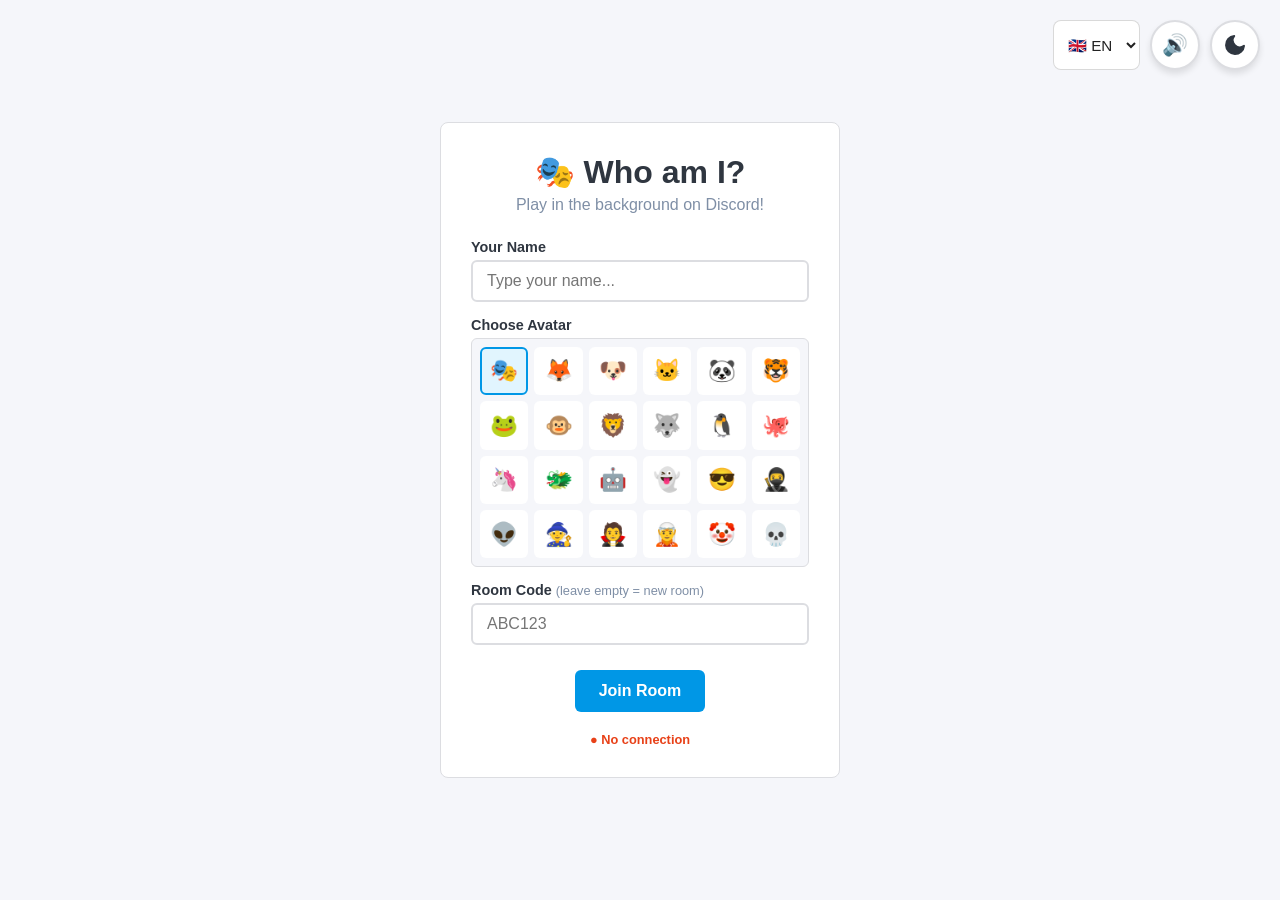
==== commit 2d28d704: "TR/EN/DE dil seçenekleri eklendi" ====
--- a/client/index.html
+++ b/client/index.html
@@ -13,11 +13,16 @@
 <body>
 
     <div class="top-right-controls">
-        <button id="btn-sound-toggle" class="theme-btn sound-btn" title="Ses Efektleri">
+        <select id="lang-select" class="lang-select" title="Language / Sprache / Dil">
+            <option value="tr">🇹🇷 TR</option>
+            <option value="en">🇬🇧 EN</option>
+            <option value="de">🇩🇪 DE</option>
+        </select>
+        <button id="btn-sound-toggle" class="theme-btn sound-btn" data-i18n-title="sound_toggle" title="Ses Efektleri">
             <span id="sound-icon-on">🔊</span>
             <span id="sound-icon-off" class="hidden">🔇</span>
         </button>
-        <button id="theme-toggle" class="theme-btn" title="Temayı Değiştir">
+        <button id="theme-toggle" class="theme-btn" data-i18n-title="theme_toggle" title="Temayı Değiştir">
             <svg id="moon-icon" xmlns="http://www.w3.org/2000/svg" width="24" height="24" viewBox="0 0 24 24" fill="none" stroke="currentColor" stroke-width="2" stroke-linecap="round" stroke-linejoin="round" class="feather feather-moon"><path d="M21 12.79A9 9 0 1 1 11.21 3 7 7 0 0 0 21 12.79z"></path></svg>
             <svg id="sun-icon" class="hidden" xmlns="http://www.w3.org/2000/svg" width="24" height="24" viewBox="0 0 24 24" fill="none" stroke="currentColor" stroke-width="2" stroke-linecap="round" stroke-linejoin="round" class="feather feather-sun"><circle cx="12" cy="12" r="5"></circle><line x1="12" y1="1" x2="12" y2="3"></line><line x1="12" y1="21" x2="12" y2="23"></line><line x1="4.22" y1="4.22" x2="5.64" y2="5.64"></line><line x1="18.36" y1="18.36" x2="19.78" y2="19.78"></line><line x1="1" y1="12" x2="3" y2="12"></line><line x1="21" y1="12" x2="23" y2="12"></line><line x1="4.22" y1="19.78" x2="5.64" y2="18.36"></line><line x1="18.36" y1="5.64" x2="19.78" y2="4.22"></line></svg>
         </button>
@@ -26,76 +31,99 @@
     <!-- ═══════════════ LOBBY EKRANI ═══════════════ -->
     <div id="screen-lobby" class="screen active">
         <div class="lobby-container">
-            <h1>🎭 Ben Kimim?</h1>
-            <p class="subtitle">Discord'da arka planda oyna!</p>
+            <h1>🎭 <span data-i18n="app_title">Ben Kimim?</span></h1>
+            <p class="subtitle" data-i18n="subtitle">Discord'da arka planda oyna!</p>
 
             <div class="form-group">
-                <label for="input-name">Adın</label>
-                <input type="text" id="input-name" placeholder="Adını yaz..." maxlength="20" autocomplete="off">
+                <label for="input-name" data-i18n="your_name">Adın</label>
+                <input type="text" id="input-name" data-i18n-placeholder="your_name_placeholder" placeholder="Adını yaz..." maxlength="20" autocomplete="off">
             </div>
 
             <div class="form-group">
-                <label>Avatar Seç</label>
+                <label data-i18n="choose_avatar">Avatar Seç</label>
                 <div id="avatar-grid" class="avatar-grid">
                     <!-- JS dolduracak -->
                 </div>
             </div>
 
             <div class="form-group">
-                <label for="input-room">Oda Kodu <span class="hint">(boş bırak = yeni oda)</span></label>
+                <label for="input-room"><span data-i18n="room_code">Oda Kodu</span> <span class="hint" data-i18n="room_code_hint">(boş bırak = yeni oda)</span></label>
                 <input type="text" id="input-room" placeholder="ABC123" maxlength="6" autocomplete="off" style="text-transform: uppercase;">
             </div>
 
-            <button id="btn-join" class="btn-primary">Odaya Katıl</button>
+            <button id="btn-join" class="btn-primary" data-i18n="join_room">Odaya Katıl</button>
 
             <!-- Bağlantı sonrası lobby bilgisi -->
             <div id="lobby-info" class="hidden">
                 <div class="room-code-display">
-                    Oda Kodu: <span id="display-room-code">---</span>
-                    <button id="btn-copy-code" class="btn-small" title="Kodu kopyala">📋</button>
-                    <button id="btn-copy-link" class="btn-small" title="Davet linkini kopyala">🔗</button>
-                </div>
-
-                <h3>Oyuncular</h3>
+                    <span data-i18n="room_code_label">Oda Kodu:</span> <span id="display-room-code">---</span>
+                    <button id="btn-copy-code" class="btn-small" data-i18n-title="copy_code" title="Kodu kopyala">📋</button>
+                    <button id="btn-copy-link" class="btn-small" data-i18n-title="copy_link" title="Davet linkini kopyala">🔗</button>
+                </div>
+
+                <h3 data-i18n="players">Oyuncular</h3>
                 <ul id="player-list"></ul>
 
                 <div id="host-controls" class="hidden">
                     <div class="form-group" style="margin-top: 15px;">
-                        <label for="select-category">Oyun Modu</label>
+                        <label for="select-pool-lang" data-i18n="pool_lang">Kelime Dili</label>
+                        <select id="select-pool-lang" class="select-styled">
+                            <option value="tr">🇹🇷 Türkçe</option>
+                            <option value="en">🇬🇧 English</option>
+                            <option value="de">🇩🇪 Deutsch</option>
+                        </select>
+                    </div>
+
+                    <div class="form-group">
+                        <label for="select-category" data-i18n="game_mode">Oyun Modu</label>
                         <select id="select-category" class="select-styled">
-                            <option value="populer_ikonlar">İkonik Kişiler Karakterler</option>
-                            <option value="hayvanlar">Hayvanlar (Kurgusal Dahil)</option>
-                            <option value="tarihi_olaylar">Tarihi Olaylar</option>
-                            <option value="karma">🎲 Karma Mod (Hepsi Birden)</option>
-                            <option value="ozel">✏️ Özel Kategori (Sen Yaz)</option>
+                            <option value="populer_ikonlar" data-i18n="cat_populer_ikonlar">İkonik Kişiler Karakterler</option>
+                            <option value="hayvanlar" data-i18n="cat_hayvanlar">Hayvanlar (Kurgusal Dahil)</option>
+                            <option value="tarihi_olaylar" data-i18n="cat_tarihi_olaylar">Tarihi Olaylar</option>
+                            <option value="yemekler" data-i18n="cat_yemekler">🍔 Yemekler</option>
+                            <option value="filmler" data-i18n="cat_filmler">🎬 Filmler</option>
+                            <option value="markalar" data-i18n="cat_markalar">🏷️ Markalar</option>
+                            <option value="sehirler" data-i18n="cat_sehirler">🌍 Şehirler</option>
+                            <option value="meslekler" data-i18n="cat_meslekler">👷 Meslekler</option>
+                            <option value="sporlar" data-i18n="cat_sporlar">⚽ Spor Dalları</option>
+                            <option value="esyalar" data-i18n="cat_esyalar">🪑 Eşyalar</option>
+                            <option value="deyimler" data-i18n="cat_deyimler">💬 Atasözleri & Deyimler</option>
+                            <option value="karma" data-i18n="cat_karma">🎲 Karma Mod (Hepsi Birden)</option>
+                            <option value="ozel" data-i18n="cat_ozel">✏️ Özel Kategori (Sen Yaz)</option>
                         </select>
                     </div>
 
                     <div class="form-group">
-                        <label for="select-difficulty">Zorluk</label>
+                        <label for="select-difficulty" data-i18n="difficulty">Zorluk</label>
                         <select id="select-difficulty" class="select-styled">
-                            <option value="kolay">Kolay (Sadece çok bilinenler)</option>
-                            <option value="hepsi" selected>Hepsi (Tüm liste)</option>
+                            <option value="kolay" data-i18n="diff_kolay">Kolay (Sadece çok bilinenler)</option>
+                            <option value="hepsi" selected data-i18n="diff_hepsi">Hepsi (Tüm liste)</option>
+                            <option value="ozel_sayi" data-i18n="diff_ozel_sayi">Özel (Toplam seçenek sayısı)</option>
                         </select>
                     </div>
 
+                    <div id="pool-size-group" class="form-group hidden">
+                        <label for="input-pool-size"><span data-i18n="pool_size">Toplam Seçenek Sayısı</span> <span class="hint" data-i18n="pool_size_hint">(havuzdan kaç öğe çekilsin — eleme defterinde de bu kadar gösterilir)</span></label>
+                        <input type="number" id="input-pool-size" min="2" max="3000" step="1" value="30" class="select-styled">
+                    </div>
+
                     <div class="form-group">
-                        <label for="input-timer">Tur Süresi (saniye, 0 = kapalı)</label>
+                        <label for="input-timer" data-i18n="turn_timer">Tur Süresi (saniye, 0 = kapalı)</label>
                         <input type="number" id="input-timer" min="0" max="300" step="5" value="0" class="select-styled">
                     </div>
 
                     <div id="custom-category-group" class="form-group hidden">
-                        <label for="input-custom-words">Özel Kelimeler <span class="hint">(her satıra bir tane, en az oyuncu sayısı kadar)</span></label>
-                        <textarea id="input-custom-words" class="select-styled" rows="5" placeholder="Mesela:&#10;Ahmet Hoca&#10;Berfin&#10;Kantinci Hasan&#10;..."></textarea>
-                    </div>
-
-                    <button id="btn-start" class="btn-primary">Oyunu Başlat</button>
-                </div>
-
-                <p id="waiting-msg" class="hint">Oda sahibinin başlatmasını bekle...</p>
-            </div>
-
-            <div id="connection-status" class="status-disconnected">● Bağlantı yok</div>
+                        <label for="input-custom-words"><span data-i18n="custom_words">Özel Kelimeler</span> <span class="hint" data-i18n="custom_words_hint">(her satıra bir tane, en az oyuncu sayısı kadar)</span></label>
+                        <textarea id="input-custom-words" class="select-styled" rows="5" data-i18n-placeholder="custom_words_placeholder" placeholder="Mesela:&#10;Ahmet Hoca&#10;Berfin&#10;Kantinci Hasan&#10;..."></textarea>
+                    </div>
+
+                    <button id="btn-start" class="btn-primary" data-i18n="start_game">Oyunu Başlat</button>
+                </div>
+
+                <p id="waiting-msg" class="hint" data-i18n="waiting_host">Oda sahibinin başlatmasını bekle...</p>
+            </div>
+
+            <div id="connection-status" class="status-disconnected" data-i18n="no_connection">● Bağlantı yok</div>
         </div>
     </div>
 
@@ -103,22 +131,20 @@
     <div id="screen-game" class="screen">
         <div class="game-header">
             <span class="room-badge" id="game-room-code"></span>
-            <h2>🎭 Ben Kimim?</h2>
+            <h2>🎭 <span data-i18n="app_title">Ben Kimim?</span></h2>
             <div id="turn-bar" class="turn-bar hidden">
-                <span class="turn-label">Sıra:</span>
+                <span class="turn-label" data-i18n="turn_label">Sıra:</span>
                 <span id="turn-player-name" class="turn-name">-</span>
                 <span id="timer-pill" class="timer-pill hidden">⏱ <span id="timer-value">00:00</span></span>
-                <button id="btn-pass" class="btn-small pass-btn">Pas ⏭</button>
-                <button id="btn-hint" class="btn-small hint-btn">İpucu 💡</button>
-            </div>
-            <div id="hint-display" class="hint-display hidden"></div>
+                <button id="btn-pass" class="btn-small pass-btn" data-i18n="pass_btn">Pas ⏭</button>
+            </div>
         </div>
 
         <!-- Masa ve oyuncular -->
         <div id="game-table-area">
             <div id="table-center">
                 <!-- placeholder: masa görseli -->
-                <div class="table-placeholder">MASA</div>
+                <div class="table-placeholder" data-i18n="table">MASA</div>
             </div>
             <div id="players-circle">
                 <!-- JS tarafından doldurulacak -->
@@ -129,15 +155,15 @@
         <div id="guess-area">
             <div id="guess-feedback" class="hidden"></div>
             <div class="guess-input-row">
-                <input type="text" id="input-guess" placeholder="Kafandaki ismi tahmin et..." autocomplete="off">
+                <input type="text" id="input-guess" data-i18n-placeholder="guess_placeholder" placeholder="Kafandaki ismi tahmin et..." autocomplete="off">
                 <div class="guess-controls">
-                    <button id="btn-guess" class="btn-primary">Tahmin Et</button>
+                    <button id="btn-guess" class="btn-primary" data-i18n="guess_btn">Tahmin Et</button>
                 </div>
             </div>
         </div>
 
         <!-- ═══════════════ SORU/CEVAP LOG (sol alt) ═══════════════ -->
-        <button id="btn-log-toggle" class="log-fab" title="Soru/Cevap Defteri">
+        <button id="btn-log-toggle" class="log-fab" data-i18n-title="log_panel" title="Soru/Cevap Defteri">
             <span class="log-fab-icon">💬</span>
             <span class="log-fab-badge hidden" id="log-fab-badge">0</span>
         </button>
@@ -145,27 +171,27 @@
         <div id="log-panel" class="log-panel hidden">
             <div class="elim-header">
                 <div class="elim-title">
-                    <span>💬 Soru / Cevap</span>
-                </div>
-                <button id="btn-log-close" class="elim-close" title="Kapat">✕</button>
+                    <span data-i18n="log_title">💬 Soru / Cevap</span>
+                </div>
+                <button id="btn-log-close" class="elim-close" data-i18n-title="close" title="Kapat">✕</button>
             </div>
 
             <div id="log-list" class="log-list"></div>
 
             <div class="log-quick">
-                <button class="log-quick-btn" data-kind="yes">✅ Evet</button>
-                <button class="log-quick-btn" data-kind="no">❌ Hayır</button>
-                <button class="log-quick-btn" data-kind="maybe">🤔 Belki</button>
+                <button class="log-quick-btn" data-kind="yes" data-i18n="quick_yes">✅ Evet</button>
+                <button class="log-quick-btn" data-kind="no" data-i18n="quick_no">❌ Hayır</button>
+                <button class="log-quick-btn" data-kind="maybe" data-i18n="quick_maybe">🤔 Belki</button>
             </div>
 
             <div class="log-input-row">
-                <input type="text" id="log-input" placeholder="Soru/Not yaz... (örn. 'Erkek misin?')" maxlength="200" autocomplete="off">
-                <button id="btn-log-send" class="btn-primary log-send">Gönder</button>
+                <input type="text" id="log-input" data-i18n-placeholder="log_input_placeholder" placeholder="Soru/Not yaz... (örn. 'Erkek misin?')" maxlength="200" autocomplete="off">
+                <button id="btn-log-send" class="btn-primary log-send" data-i18n="send">Gönder</button>
             </div>
         </div>
 
         <!-- ═══════════════ ELEME PANELİ (sağ alt) ═══════════════ -->
-        <button id="btn-elim-toggle" class="elim-fab" title="Eleme Defteri">
+        <button id="btn-elim-toggle" class="elim-fab" data-i18n-title="elim_panel" title="Eleme Defteri">
             <span class="elim-fab-icon">📝</span>
             <span class="elim-fab-badge" id="elim-fab-badge">0</span>
         </button>
@@ -173,24 +199,24 @@
         <div id="elim-panel" class="elim-panel hidden">
             <div class="elim-header">
                 <div class="elim-title">
-                    <span>📝 Eleme Defteri</span>
+                    <span data-i18n="elim_title">📝 Eleme Defteri</span>
                     <span class="elim-count" id="elim-count">0 / 0</span>
                 </div>
-                <button id="btn-elim-close" class="elim-close" title="Kapat">✕</button>
-            </div>
-
-            <textarea id="elim-notes" class="elim-notes" placeholder="Notların... (örn. 'erkek, tarihi figür, asker olabilir')" rows="2"></textarea>
+                <button id="btn-elim-close" class="elim-close" data-i18n-title="close" title="Kapat">✕</button>
+            </div>
+
+            <textarea id="elim-notes" class="elim-notes" data-i18n-placeholder="elim_notes_placeholder" placeholder="Notların... (örn. 'erkek, tarihi figür, asker olabilir')" rows="2"></textarea>
 
             <div class="elim-toolbar">
-                <input type="text" id="elim-search" class="elim-search" placeholder="🔍 Ara..." autocomplete="off">
-                <button id="btn-elim-reset" class="btn-small elim-reset" title="Hepsini geri al">↺</button>
+                <input type="text" id="elim-search" class="elim-search" data-i18n-placeholder="elim_search_placeholder" placeholder="🔍 Ara..." autocomplete="off">
+                <button id="btn-elim-reset" class="btn-small elim-reset" data-i18n-title="elim_reset" title="Hepsini geri al">↺</button>
             </div>
 
             <div class="elim-tabs">
-                <button class="elim-tab active" data-tab="all">Hepsi</button>
-                <button class="elim-tab" data-tab="active">Aday</button>
-                <button class="elim-tab" data-tab="suspect">Şüpheli</button>
-                <button class="elim-tab" data-tab="eliminated">Elenen</button>
+                <button class="elim-tab active" data-tab="all" data-i18n="elim_tab_all">Hepsi</button>
+                <button class="elim-tab" data-tab="active" data-i18n="elim_tab_active">Aday</button>
+                <button class="elim-tab" data-tab="suspect" data-i18n="elim_tab_suspect">Şüpheli</button>
+                <button class="elim-tab" data-tab="eliminated" data-i18n="elim_tab_eliminated">Elenen</button>
             </div>
 
             <div id="elim-list" class="elim-list"></div>
@@ -200,24 +226,40 @@
     <!-- ═══════════════ SONUÇ EKRANI ═══════════════ -->
     <div id="screen-result" class="screen">
         <div class="result-container">
-            <h1>🏆 Oyun Bitti!</h1>
+            <h1>🏆 <span data-i18n="game_over">Oyun Bitti!</span></h1>
             <div id="rankings-list"></div>
-            
+
             <div id="host-controls-result" class="hidden" style="margin-top: 20px;">
                 <div class="form-group" style="text-align: center;">
-                    <label for="select-category-result" style="display: inline-block; margin-right: 10px;">Oyun Modu:</label>
+                    <label for="select-pool-lang-result" style="display: inline-block; margin-right: 10px;" data-i18n="pool_lang_label">Kelime Dili:</label>
+                    <select id="select-pool-lang-result" class="select-styled" style="display: inline-block; width: auto;">
+                        <option value="tr">🇹🇷 Türkçe</option>
+                        <option value="en">🇬🇧 English</option>
+                        <option value="de">🇩🇪 Deutsch</option>
+                    </select>
+                </div>
+                <div class="form-group" style="text-align: center;">
+                    <label for="select-category-result" style="display: inline-block; margin-right: 10px;" data-i18n="game_mode_label">Oyun Modu:</label>
                     <select id="select-category-result" class="select-styled" style="display: inline-block; width: auto;">
-                        <option value="populer_ikonlar">İkonik Kişiler Karakterler</option>
-                        <option value="hayvanlar">Hayvanlar (Kurgusal Dahil)</option>
-                        <option value="tarihi_olaylar">Tarihi Olaylar</option>
-                        <option value="karma">🎲 Karma Mod</option>
+                        <option value="populer_ikonlar" data-i18n="cat_populer_ikonlar">İkonik Kişiler Karakterler</option>
+                        <option value="hayvanlar" data-i18n="cat_hayvanlar">Hayvanlar (Kurgusal Dahil)</option>
+                        <option value="tarihi_olaylar" data-i18n="cat_tarihi_olaylar">Tarihi Olaylar</option>
+                        <option value="yemekler" data-i18n="cat_yemekler">🍔 Yemekler</option>
+                        <option value="filmler" data-i18n="cat_filmler">🎬 Filmler</option>
+                        <option value="markalar" data-i18n="cat_markalar">🏷️ Markalar</option>
+                        <option value="sehirler" data-i18n="cat_sehirler">🌍 Şehirler</option>
+                        <option value="meslekler" data-i18n="cat_meslekler">👷 Meslekler</option>
+                        <option value="sporlar" data-i18n="cat_sporlar">⚽ Spor Dalları</option>
+                        <option value="esyalar" data-i18n="cat_esyalar">🪑 Eşyalar</option>
+                        <option value="deyimler" data-i18n="cat_deyimler">💬 Atasözleri & Deyimler</option>
+                        <option value="karma" data-i18n="cat_karma_short">🎲 Karma Mod</option>
                     </select>
                 </div>
-                <button id="btn-new-round" class="btn-primary">Aynı Oyuncularla Yeni Tur</button>
-                <p class="hint" style="margin-top:6px;">Aynı odada, aynı oyuncularla devam edersiniz.</p>
-            </div>
-
-            <p id="waiting-new-round" class="hint">Oda sahibinin yeni tur başlatmasını bekle...</p>
+                <button id="btn-new-round" class="btn-primary" data-i18n="new_round_btn">Aynı Oyuncularla Yeni Tur</button>
+                <p class="hint" style="margin-top:6px;" data-i18n="new_round_hint">Aynı odada, aynı oyuncularla devam edersiniz.</p>
+            </div>
+
+            <p id="waiting-new-round" class="hint" data-i18n="waiting_new_round">Oda sahibinin yeni tur başlatmasını bekle...</p>
         </div>
     </div>
 
--- a/client/style.css
+++ b/client/style.css
@@ -381,6 +381,16 @@
 .ranking-details .assigned {
     font-size: 0.8rem;
     color: #7f8fa6;
+}
+
+.ranking-stats {
+    font-size: 0.75rem;
+    color: #4cd137;
+    margin-top: 2px;
+    font-weight: 600;
+}
+body.dark-mode .ranking-stats {
+    color: #44bd32;
 }
 
 /* ══════════════════════════════════
@@ -766,6 +776,38 @@
     flex: 1;
     line-height: 1.2;
 }
+.elim-item-guess {
+    flex-shrink: 0;
+    background: #00a8ff;
+    color: #fff;
+    border: none;
+    border-radius: 5px;
+    padding: 4px 10px;
+    font-size: 0.78rem;
+    font-weight: 600;
+    cursor: pointer;
+    opacity: 0.85;
+    transition: opacity 0.15s, transform 0.1s;
+}
+.elim-item-guess:hover {
+    opacity: 1;
+    transform: scale(1.04);
+}
+.elim-item-guess:active {
+    transform: scale(0.97);
+}
+.elim-item.eliminated .elim-item-guess {
+    background: #b2bec3;
+    cursor: not-allowed;
+}
+.elim-item-guess:disabled {
+    background: #b2bec3;
+    cursor: not-allowed;
+    opacity: 0.55;
+}
+.elim-item-guess:disabled:hover {
+    transform: none;
+}
 .elim-item.eliminated {
     opacity: 0.4;
     background: #fdeaea;
@@ -832,6 +874,12 @@
 }
 body.dark-mode .elim-item.eliminated {
     background: rgba(232, 65, 24, 0.15);
+}
+body.dark-mode .elim-item-guess {
+    background: #0097e6;
+}
+body.dark-mode .elim-item.eliminated .elim-item-guess {
+    background: #4a5058;
 }
 body.dark-mode .elim-empty { color: #aeb9cc; }
 body.dark-mode .elim-fab {
@@ -868,6 +916,25 @@
 .sound-btn { font-size: 1.3rem; }
 .sound-btn span { line-height: 1; }
 
+.lang-select {
+    background: var(--bg-color, #fff);
+    color: var(--text-color, #222);
+    border: 1px solid rgba(0, 0, 0, 0.15);
+    border-radius: 8px;
+    padding: 6px 10px;
+    font-size: 0.95rem;
+    cursor: pointer;
+    outline: none;
+    transition: background 0.2s, border-color 0.2s;
+}
+.lang-select:hover { border-color: rgba(0, 0, 0, 0.4); }
+body.dark-mode .lang-select {
+    background: #2a2f3a;
+    color: #f0f0f0;
+    border-color: rgba(255, 255, 255, 0.2);
+}
+body.dark-mode .lang-select:hover { border-color: rgba(255, 255, 255, 0.5); }
+
 
 /* ══════════════════════════════════
    AVATAR PICKER (lobby)
@@ -951,7 +1018,7 @@
 
 
 /* ══════════════════════════════════
-   TURN BAR + TIMER + PAS + HINT
+   TURN BAR + TIMER + PAS
    ══════════════════════════════════ */
 .turn-bar {
     display: flex;
@@ -1009,26 +1076,14 @@
     50% { opacity: 0.55; }
 }
 
-.pass-btn, .hint-btn {
+.pass-btn {
     padding: 5px 10px !important;
     font-weight: bold;
-}
-.pass-btn { background: #e1f5fe; color: #0097e6; border-color: #b3e5fc; }
+    background: #e1f5fe;
+    color: #0097e6;
+    border-color: #b3e5fc;
+}
 .pass-btn:hover { background: #0097e6; color: white; }
-.hint-btn { background: #fff8e1; color: #e1b12c; border-color: #f4d35e; }
-.hint-btn:hover { background: #e1b12c; color: white; }
-
-.hint-display {
-    max-width: 540px;
-    margin: 8px auto 0;
-    padding: 8px 12px;
-    background: #fff8e1;
-    border: 1px dashed #e1b12c;
-    color: #2f3640;
-    border-radius: 8px;
-    font-size: 0.9rem;
-    text-align: center;
-}
 
 body.dark-mode .turn-bar {
     background: #1e1e1e;
@@ -1037,7 +1092,6 @@
 body.dark-mode .turn-name { background: #0d3a52; color: #4fc3f7; }
 body.dark-mode .turn-name.is-me { background: #44bd32; color: white; }
 body.dark-mode .timer-pill { background: #2d3136; color: #f4d35e; border-color: #3f444b; }
-body.dark-mode .hint-display { background: #2d3136; color: #f4d35e; border-color: #f4d35e; }
 
 
 /* ══════════════════════════════════
@@ -1158,6 +1212,8 @@
 .log-entry[data-kind="no"] .log-entry-text { background: #f8d7da; color: #721c24; }
 .log-entry[data-kind="maybe"] .log-entry-text { background: #fff3cd; color: #856404; }
 .log-entry[data-kind="note"] .log-entry-text { background: #e1f5fe; color: #01579b; }
+.log-entry[data-kind="guess_correct"] .log-entry-text { background: #c3f7d4; color: #0a4f24; font-weight: bold; }
+.log-entry[data-kind="guess_wrong"] .log-entry-text { background: #fde2e2; color: #842029; font-style: italic; }
 
 .log-quick {
     display: flex;
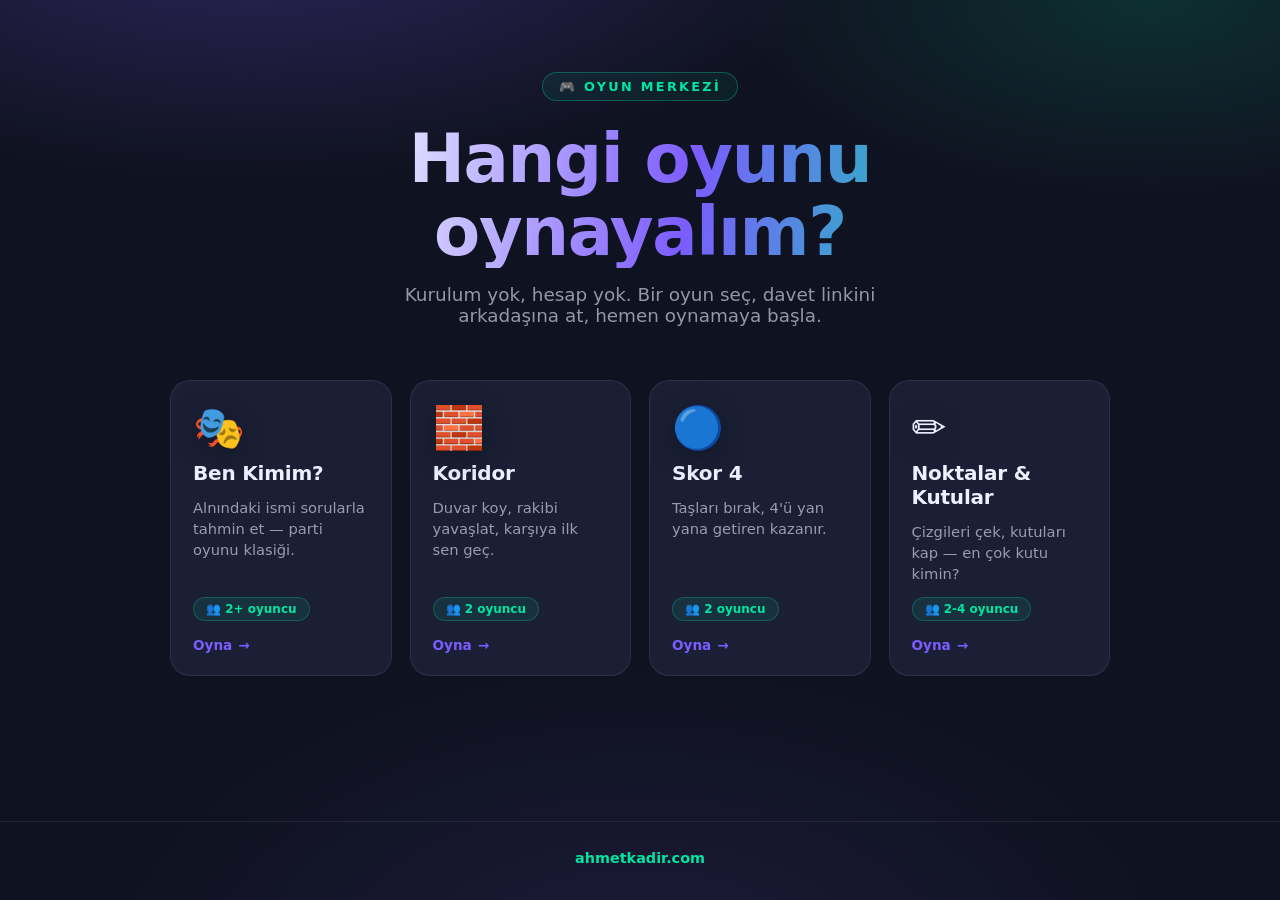
==== commit c6513fdc: "Oyun Merkezi: arena çekirdeği + Koridor, Skor 4, Noktalar & Kutular; whoami client/whoami altına taş" ====
--- a/client/index.html
+++ b/client/index.html
@@ -3,266 +3,259 @@
 <head>
     <meta charset="UTF-8">
     <meta name="viewport" content="width=device-width, initial-scale=1.0">
-    <meta name="description" content="Ben Kimim? — Discord'da arka planda oynanan çok oyunculu tahmin oyunu">
-    <meta name="theme-color" content="#0097e6">
-    <title>Ben Kimim? 🎭</title>
-    <link rel="stylesheet" href="style.css">
+    <title>Oyun Merkezi</title>
+    <meta name="description" content="Arkadaşlarınla tarayıcıda oyna: Ben Kimim?, Koridor, Skor 4, Noktalar & Kutular.">
+    <meta name="theme-color" content="#7c5cff">
     <link rel="manifest" href="manifest.json">
-    <link rel="icon" href="data:image/svg+xml,%3Csvg xmlns='http://www.w3.org/2000/svg' viewBox='0 0 100 100'%3E%3Ctext y='.9em' font-size='90'%3E🎭%3C/text%3E%3C/svg%3E">
+    <link rel="icon" href="data:image/svg+xml,%3Csvg xmlns='http://www.w3.org/2000/svg' viewBox='0 0 100 100'%3E%3Ctext y='.9em' font-size='90'%3E🎮%3C/text%3E%3C/svg%3E">
+    <script>
+        // Eski davet linkleri: kök adrese ?room=KOD ile gelenler whoami'ye yönlensin.
+        (function () {
+            var params = new URLSearchParams(location.search);
+            var room = params.get("room");
+            if (room) {
+                location.replace("whoami/?room=" + encodeURIComponent(room));
+            }
+        })();
+    </script>
+    <style>
+        :root {
+            --bg: #0f1220;
+            --panel: #1a1f35;
+            --accent: #7c5cff;
+            --accent-2: #00e5a0;
+            --text: #eef0ff;
+            --muted: rgba(238, 240, 255, 0.6);
+            --border: rgba(238, 240, 255, 0.08);
+        }
+
+        * { margin: 0; padding: 0; box-sizing: border-box; }
+
+        html { scroll-behavior: smooth; }
+
+        body {
+            min-height: 100vh;
+            min-height: 100dvh;
+            display: flex;
+            flex-direction: column;
+            background-color: var(--bg);
+            background-image:
+                radial-gradient(ellipse 80% 50% at 20% -10%, rgba(124, 92, 255, 0.28), transparent 60%),
+                radial-gradient(ellipse 60% 40% at 90% 0%, rgba(0, 229, 160, 0.14), transparent 55%),
+                radial-gradient(ellipse 70% 60% at 50% 110%, rgba(124, 92, 255, 0.12), transparent 60%);
+            color: var(--text);
+            font-family: "Segoe UI", system-ui, -apple-system, "Helvetica Neue", Arial, sans-serif;
+            -webkit-font-smoothing: antialiased;
+        }
+
+        main {
+            flex: 1;
+            width: 100%;
+            max-width: 980px;
+            margin: 0 auto;
+            padding: clamp(40px, 8vh, 90px) 20px 40px;
+        }
+
+        /* ── Hero ── */
+        .hero { text-align: center; margin-bottom: clamp(36px, 6vh, 64px); }
+
+        .hero .kicker {
+            display: inline-flex;
+            align-items: center;
+            gap: 8px;
+            font-size: 0.8rem;
+            font-weight: 600;
+            letter-spacing: 0.18em;
+            text-transform: uppercase;
+            color: var(--accent-2);
+            border: 1px solid rgba(0, 229, 160, 0.3);
+            background: rgba(0, 229, 160, 0.07);
+            border-radius: 999px;
+            padding: 6px 16px;
+            margin-bottom: 22px;
+        }
+
+        .hero h1 {
+            font-size: clamp(2.4rem, 7vw, 4.2rem);
+            font-weight: 800;
+            line-height: 1.08;
+            letter-spacing: -0.02em;
+            background: linear-gradient(100deg, var(--text) 20%, var(--accent) 55%, var(--accent-2) 90%);
+            -webkit-background-clip: text;
+            background-clip: text;
+            -webkit-text-fill-color: transparent;
+            color: transparent;
+        }
+
+        .hero p {
+            margin-top: 16px;
+            font-size: clamp(1rem, 2.4vw, 1.15rem);
+            color: var(--muted);
+            max-width: 46ch;
+            margin-left: auto;
+            margin-right: auto;
+        }
+
+        /* ── Kart ızgarası ── */
+        .grid {
+            display: grid;
+            grid-template-columns: repeat(auto-fit, minmax(min(100%, 220px), 1fr));
+            gap: 18px;
+        }
+
+        .card {
+            position: relative;
+            display: flex;
+            flex-direction: column;
+            gap: 12px;
+            background: var(--panel);
+            border: 1px solid var(--border);
+            border-radius: 20px;
+            padding: 26px 22px 22px;
+            text-decoration: none;
+            color: var(--text);
+            overflow: hidden;
+            transition: transform 0.25s ease, box-shadow 0.25s ease, border-color 0.25s ease;
+        }
+
+        .card::before {
+            content: "";
+            position: absolute;
+            inset: 0;
+            background: radial-gradient(ellipse 90% 70% at 50% -20%, rgba(124, 92, 255, 0.18), transparent 65%);
+            opacity: 0;
+            transition: opacity 0.25s ease;
+            pointer-events: none;
+        }
+
+        .card:hover,
+        .card:focus-visible {
+            transform: translateY(-6px);
+            border-color: rgba(124, 92, 255, 0.55);
+            box-shadow: 0 14px 34px rgba(0, 0, 0, 0.45), 0 0 0 1px rgba(124, 92, 255, 0.25);
+        }
+
+        .card:hover::before,
+        .card:focus-visible::before { opacity: 1; }
+
+        .card:focus-visible { outline: 2px solid var(--accent-2); outline-offset: 3px; }
+
+        .card .emoji {
+            font-size: 2.6rem;
+            line-height: 1;
+            filter: drop-shadow(0 6px 14px rgba(0, 0, 0, 0.35));
+            transition: transform 0.25s ease;
+        }
+
+        .card:hover .emoji { transform: scale(1.12) rotate(-4deg); }
+
+        .card h2 { font-size: 1.25rem; font-weight: 700; letter-spacing: -0.01em; }
+
+        .card .desc { font-size: 0.92rem; color: var(--muted); line-height: 1.45; flex: 1; }
+
+        .badge {
+            align-self: flex-start;
+            display: inline-flex;
+            align-items: center;
+            gap: 6px;
+            font-size: 0.75rem;
+            font-weight: 600;
+            color: var(--accent-2);
+            background: rgba(0, 229, 160, 0.09);
+            border: 1px solid rgba(0, 229, 160, 0.25);
+            border-radius: 999px;
+            padding: 4px 12px;
+        }
+
+        .card .cta {
+            display: inline-flex;
+            align-items: center;
+            gap: 6px;
+            font-size: 0.85rem;
+            font-weight: 600;
+            color: var(--accent);
+            margin-top: 4px;
+            transition: gap 0.2s ease;
+        }
+
+        .card:hover .cta { gap: 11px; }
+
+        /* ── Footer ── */
+        footer {
+            text-align: center;
+            padding: 28px 20px 34px;
+            font-size: 0.9rem;
+            color: var(--muted);
+            border-top: 1px solid var(--border);
+        }
+
+        footer a {
+            color: var(--accent-2);
+            text-decoration: none;
+            font-weight: 600;
+        }
+
+        footer a:hover { text-decoration: underline; }
+
+        @media (prefers-reduced-motion: reduce) {
+            .card, .card .emoji, .card .cta, .card::before { transition: none; }
+        }
+    </style>
 </head>
 <body>
 
-    <div class="top-right-controls">
-        <select id="lang-select" class="lang-select" title="Language / Sprache / Dil">
-            <option value="tr">🇹🇷 TR</option>
-            <option value="en">🇬🇧 EN</option>
-            <option value="de">🇩🇪 DE</option>
-        </select>
-        <button id="btn-sound-toggle" class="theme-btn sound-btn" data-i18n-title="sound_toggle" title="Ses Efektleri">
-            <span id="sound-icon-on">🔊</span>
-            <span id="sound-icon-off" class="hidden">🔇</span>
-        </button>
-        <button id="theme-toggle" class="theme-btn" data-i18n-title="theme_toggle" title="Temayı Değiştir">
-            <svg id="moon-icon" xmlns="http://www.w3.org/2000/svg" width="24" height="24" viewBox="0 0 24 24" fill="none" stroke="currentColor" stroke-width="2" stroke-linecap="round" stroke-linejoin="round" class="feather feather-moon"><path d="M21 12.79A9 9 0 1 1 11.21 3 7 7 0 0 0 21 12.79z"></path></svg>
-            <svg id="sun-icon" class="hidden" xmlns="http://www.w3.org/2000/svg" width="24" height="24" viewBox="0 0 24 24" fill="none" stroke="currentColor" stroke-width="2" stroke-linecap="round" stroke-linejoin="round" class="feather feather-sun"><circle cx="12" cy="12" r="5"></circle><line x1="12" y1="1" x2="12" y2="3"></line><line x1="12" y1="21" x2="12" y2="23"></line><line x1="4.22" y1="4.22" x2="5.64" y2="5.64"></line><line x1="18.36" y1="18.36" x2="19.78" y2="19.78"></line><line x1="1" y1="12" x2="3" y2="12"></line><line x1="21" y1="12" x2="23" y2="12"></line><line x1="4.22" y1="19.78" x2="5.64" y2="18.36"></line><line x1="18.36" y1="5.64" x2="19.78" y2="4.22"></line></svg>
-        </button>
-    </div>
-
-    <!-- ═══════════════ LOBBY EKRANI ═══════════════ -->
-    <div id="screen-lobby" class="screen active">
-        <div class="lobby-container">
-            <h1>🎭 <span data-i18n="app_title">Ben Kimim?</span></h1>
-            <p class="subtitle" data-i18n="subtitle">Discord'da arka planda oyna!</p>
-
-            <div class="form-group">
-                <label for="input-name" data-i18n="your_name">Adın</label>
-                <input type="text" id="input-name" data-i18n-placeholder="your_name_placeholder" placeholder="Adını yaz..." maxlength="20" autocomplete="off">
-            </div>
-
-            <div class="form-group">
-                <label data-i18n="choose_avatar">Avatar Seç</label>
-                <div id="avatar-grid" class="avatar-grid">
-                    <!-- JS dolduracak -->
-                </div>
-            </div>
-
-            <div class="form-group">
-                <label for="input-room"><span data-i18n="room_code">Oda Kodu</span> <span class="hint" data-i18n="room_code_hint">(boş bırak = yeni oda)</span></label>
-                <input type="text" id="input-room" placeholder="ABC123" maxlength="6" autocomplete="off" style="text-transform: uppercase;">
-            </div>
-
-            <button id="btn-join" class="btn-primary" data-i18n="join_room">Odaya Katıl</button>
-
-            <!-- Bağlantı sonrası lobby bilgisi -->
-            <div id="lobby-info" class="hidden">
-                <div class="room-code-display">
-                    <span data-i18n="room_code_label">Oda Kodu:</span> <span id="display-room-code">---</span>
-                    <button id="btn-copy-code" class="btn-small" data-i18n-title="copy_code" title="Kodu kopyala">📋</button>
-                    <button id="btn-copy-link" class="btn-small" data-i18n-title="copy_link" title="Davet linkini kopyala">🔗</button>
-                </div>
-
-                <h3 data-i18n="players">Oyuncular</h3>
-                <ul id="player-list"></ul>
-
-                <div id="host-controls" class="hidden">
-                    <div class="form-group" style="margin-top: 15px;">
-                        <label for="select-pool-lang" data-i18n="pool_lang">Kelime Dili</label>
-                        <select id="select-pool-lang" class="select-styled">
-                            <option value="tr">🇹🇷 Türkçe</option>
-                            <option value="en">🇬🇧 English</option>
-                            <option value="de">🇩🇪 Deutsch</option>
-                        </select>
-                    </div>
-
-                    <div class="form-group">
-                        <label for="select-category" data-i18n="game_mode">Oyun Modu</label>
-                        <select id="select-category" class="select-styled">
-                            <option value="populer_ikonlar" data-i18n="cat_populer_ikonlar">İkonik Kişiler Karakterler</option>
-                            <option value="hayvanlar" data-i18n="cat_hayvanlar">Hayvanlar (Kurgusal Dahil)</option>
-                            <option value="tarihi_olaylar" data-i18n="cat_tarihi_olaylar">Tarihi Olaylar</option>
-                            <option value="yemekler" data-i18n="cat_yemekler">🍔 Yemekler</option>
-                            <option value="filmler" data-i18n="cat_filmler">🎬 Filmler</option>
-                            <option value="markalar" data-i18n="cat_markalar">🏷️ Markalar</option>
-                            <option value="sehirler" data-i18n="cat_sehirler">🌍 Şehirler</option>
-                            <option value="meslekler" data-i18n="cat_meslekler">👷 Meslekler</option>
-                            <option value="sporlar" data-i18n="cat_sporlar">⚽ Spor Dalları</option>
-                            <option value="esyalar" data-i18n="cat_esyalar">🪑 Eşyalar</option>
-                            <option value="deyimler" data-i18n="cat_deyimler">💬 Atasözleri & Deyimler</option>
-                            <option value="karma" data-i18n="cat_karma">🎲 Karma Mod (Hepsi Birden)</option>
-                            <option value="ozel" data-i18n="cat_ozel">✏️ Özel Kategori (Sen Yaz)</option>
-                        </select>
-                    </div>
-
-                    <div class="form-group">
-                        <label for="select-difficulty" data-i18n="difficulty">Zorluk</label>
-                        <select id="select-difficulty" class="select-styled">
-                            <option value="kolay" data-i18n="diff_kolay">Kolay (Sadece çok bilinenler)</option>
-                            <option value="hepsi" selected data-i18n="diff_hepsi">Hepsi (Tüm liste)</option>
-                            <option value="ozel_sayi" data-i18n="diff_ozel_sayi">Özel (Toplam seçenek sayısı)</option>
-                        </select>
-                    </div>
-
-                    <div id="pool-size-group" class="form-group hidden">
-                        <label for="input-pool-size"><span data-i18n="pool_size">Toplam Seçenek Sayısı</span> <span class="hint" data-i18n="pool_size_hint">(havuzdan kaç öğe çekilsin — eleme defterinde de bu kadar gösterilir)</span></label>
-                        <input type="number" id="input-pool-size" min="2" max="3000" step="1" value="30" class="select-styled">
-                    </div>
-
-                    <div class="form-group">
-                        <label for="input-timer" data-i18n="turn_timer">Tur Süresi (saniye, 0 = kapalı)</label>
-                        <input type="number" id="input-timer" min="0" max="300" step="5" value="0" class="select-styled">
-                    </div>
-
-                    <div id="custom-category-group" class="form-group hidden">
-                        <label for="input-custom-words"><span data-i18n="custom_words">Özel Kelimeler</span> <span class="hint" data-i18n="custom_words_hint">(her satıra bir tane, en az oyuncu sayısı kadar)</span></label>
-                        <textarea id="input-custom-words" class="select-styled" rows="5" data-i18n-placeholder="custom_words_placeholder" placeholder="Mesela:&#10;Ahmet Hoca&#10;Berfin&#10;Kantinci Hasan&#10;..."></textarea>
-                    </div>
-
-                    <button id="btn-start" class="btn-primary" data-i18n="start_game">Oyunu Başlat</button>
-                </div>
-
-                <p id="waiting-msg" class="hint" data-i18n="waiting_host">Oda sahibinin başlatmasını bekle...</p>
-            </div>
-
-            <div id="connection-status" class="status-disconnected" data-i18n="no_connection">● Bağlantı yok</div>
-        </div>
-    </div>
-
-    <!-- ═══════════════ OYUN EKRANI ═══════════════ -->
-    <div id="screen-game" class="screen">
-        <div class="game-header">
-            <span class="room-badge" id="game-room-code"></span>
-            <h2>🎭 <span data-i18n="app_title">Ben Kimim?</span></h2>
-            <div id="turn-bar" class="turn-bar hidden">
-                <span class="turn-label" data-i18n="turn_label">Sıra:</span>
-                <span id="turn-player-name" class="turn-name">-</span>
-                <span id="timer-pill" class="timer-pill hidden">⏱ <span id="timer-value">00:00</span></span>
-                <button id="btn-pass" class="btn-small pass-btn" data-i18n="pass_btn">Pas ⏭</button>
-            </div>
-        </div>
-
-        <!-- Masa ve oyuncular -->
-        <div id="game-table-area">
-            <div id="table-center">
-                <!-- placeholder: masa görseli -->
-                <div class="table-placeholder" data-i18n="table">MASA</div>
-            </div>
-            <div id="players-circle">
-                <!-- JS tarafından doldurulacak -->
-            </div>
-        </div>
-
-        <!-- Tahmin alanı -->
-        <div id="guess-area">
-            <div id="guess-feedback" class="hidden"></div>
-            <div class="guess-input-row">
-                <input type="text" id="input-guess" data-i18n-placeholder="guess_placeholder" placeholder="Kafandaki ismi tahmin et..." autocomplete="off">
-                <div class="guess-controls">
-                    <button id="btn-guess" class="btn-primary" data-i18n="guess_btn">Tahmin Et</button>
-                </div>
-            </div>
-        </div>
-
-        <!-- ═══════════════ SORU/CEVAP LOG (sol alt) ═══════════════ -->
-        <button id="btn-log-toggle" class="log-fab" data-i18n-title="log_panel" title="Soru/Cevap Defteri">
-            <span class="log-fab-icon">💬</span>
-            <span class="log-fab-badge hidden" id="log-fab-badge">0</span>
-        </button>
-
-        <div id="log-panel" class="log-panel hidden">
-            <div class="elim-header">
-                <div class="elim-title">
-                    <span data-i18n="log_title">💬 Soru / Cevap</span>
-                </div>
-                <button id="btn-log-close" class="elim-close" data-i18n-title="close" title="Kapat">✕</button>
-            </div>
-
-            <div id="log-list" class="log-list"></div>
-
-            <div class="log-quick">
-                <button class="log-quick-btn" data-kind="yes" data-i18n="quick_yes">✅ Evet</button>
-                <button class="log-quick-btn" data-kind="no" data-i18n="quick_no">❌ Hayır</button>
-                <button class="log-quick-btn" data-kind="maybe" data-i18n="quick_maybe">🤔 Belki</button>
-            </div>
-
-            <div class="log-input-row">
-                <input type="text" id="log-input" data-i18n-placeholder="log_input_placeholder" placeholder="Soru/Not yaz... (örn. 'Erkek misin?')" maxlength="200" autocomplete="off">
-                <button id="btn-log-send" class="btn-primary log-send" data-i18n="send">Gönder</button>
-            </div>
-        </div>
-
-        <!-- ═══════════════ ELEME PANELİ (sağ alt) ═══════════════ -->
-        <button id="btn-elim-toggle" class="elim-fab" data-i18n-title="elim_panel" title="Eleme Defteri">
-            <span class="elim-fab-icon">📝</span>
-            <span class="elim-fab-badge" id="elim-fab-badge">0</span>
-        </button>
-
-        <div id="elim-panel" class="elim-panel hidden">
-            <div class="elim-header">
-                <div class="elim-title">
-                    <span data-i18n="elim_title">📝 Eleme Defteri</span>
-                    <span class="elim-count" id="elim-count">0 / 0</span>
-                </div>
-                <button id="btn-elim-close" class="elim-close" data-i18n-title="close" title="Kapat">✕</button>
-            </div>
-
-            <textarea id="elim-notes" class="elim-notes" data-i18n-placeholder="elim_notes_placeholder" placeholder="Notların... (örn. 'erkek, tarihi figür, asker olabilir')" rows="2"></textarea>
-
-            <div class="elim-toolbar">
-                <input type="text" id="elim-search" class="elim-search" data-i18n-placeholder="elim_search_placeholder" placeholder="🔍 Ara..." autocomplete="off">
-                <button id="btn-elim-reset" class="btn-small elim-reset" data-i18n-title="elim_reset" title="Hepsini geri al">↺</button>
-            </div>
-
-            <div class="elim-tabs">
-                <button class="elim-tab active" data-tab="all" data-i18n="elim_tab_all">Hepsi</button>
-                <button class="elim-tab" data-tab="active" data-i18n="elim_tab_active">Aday</button>
-                <button class="elim-tab" data-tab="suspect" data-i18n="elim_tab_suspect">Şüpheli</button>
-                <button class="elim-tab" data-tab="eliminated" data-i18n="elim_tab_eliminated">Elenen</button>
-            </div>
-
-            <div id="elim-list" class="elim-list"></div>
-        </div>
-    </div>
-
-    <!-- ═══════════════ SONUÇ EKRANI ═══════════════ -->
-    <div id="screen-result" class="screen">
-        <div class="result-container">
-            <h1>🏆 <span data-i18n="game_over">Oyun Bitti!</span></h1>
-            <div id="rankings-list"></div>
-
-            <div id="host-controls-result" class="hidden" style="margin-top: 20px;">
-                <div class="form-group" style="text-align: center;">
-                    <label for="select-pool-lang-result" style="display: inline-block; margin-right: 10px;" data-i18n="pool_lang_label">Kelime Dili:</label>
-                    <select id="select-pool-lang-result" class="select-styled" style="display: inline-block; width: auto;">
-                        <option value="tr">🇹🇷 Türkçe</option>
-                        <option value="en">🇬🇧 English</option>
-                        <option value="de">🇩🇪 Deutsch</option>
-                    </select>
-                </div>
-                <div class="form-group" style="text-align: center;">
-                    <label for="select-category-result" style="display: inline-block; margin-right: 10px;" data-i18n="game_mode_label">Oyun Modu:</label>
-                    <select id="select-category-result" class="select-styled" style="display: inline-block; width: auto;">
-                        <option value="populer_ikonlar" data-i18n="cat_populer_ikonlar">İkonik Kişiler Karakterler</option>
-                        <option value="hayvanlar" data-i18n="cat_hayvanlar">Hayvanlar (Kurgusal Dahil)</option>
-                        <option value="tarihi_olaylar" data-i18n="cat_tarihi_olaylar">Tarihi Olaylar</option>
-                        <option value="yemekler" data-i18n="cat_yemekler">🍔 Yemekler</option>
-                        <option value="filmler" data-i18n="cat_filmler">🎬 Filmler</option>
-                        <option value="markalar" data-i18n="cat_markalar">🏷️ Markalar</option>
-                        <option value="sehirler" data-i18n="cat_sehirler">🌍 Şehirler</option>
-                        <option value="meslekler" data-i18n="cat_meslekler">👷 Meslekler</option>
-                        <option value="sporlar" data-i18n="cat_sporlar">⚽ Spor Dalları</option>
-                        <option value="esyalar" data-i18n="cat_esyalar">🪑 Eşyalar</option>
-                        <option value="deyimler" data-i18n="cat_deyimler">💬 Atasözleri & Deyimler</option>
-                        <option value="karma" data-i18n="cat_karma_short">🎲 Karma Mod</option>
-                    </select>
-                </div>
-                <button id="btn-new-round" class="btn-primary" data-i18n="new_round_btn">Aynı Oyuncularla Yeni Tur</button>
-                <p class="hint" style="margin-top:6px;" data-i18n="new_round_hint">Aynı odada, aynı oyuncularla devam edersiniz.</p>
-            </div>
-
-            <p id="waiting-new-round" class="hint" data-i18n="waiting_new_round">Oda sahibinin yeni tur başlatmasını bekle...</p>
-        </div>
-    </div>
-
-    <script src="app.js"></script>
+    <main>
+        <header class="hero">
+            <span class="kicker">🎮 Oyun Merkezi</span>
+            <h1>Hangi oyunu<br>oynayalım?</h1>
+            <p>Kurulum yok, hesap yok. Bir oyun seç, davet linkini arkadaşına at, hemen oynamaya başla.</p>
+        </header>
+
+        <nav class="grid" aria-label="Oyunlar">
+            <a class="card" href="whoami/">
+                <span class="emoji" aria-hidden="true">🎭</span>
+                <h2>Ben Kimim?</h2>
+                <p class="desc">Alnındaki ismi sorularla tahmin et — parti oyunu klasiği.</p>
+                <span class="badge">👥 2+ oyuncu</span>
+                <span class="cta">Oyna <span aria-hidden="true">→</span></span>
+            </a>
+
+            <a class="card" href="koridor/">
+                <span class="emoji" aria-hidden="true">🧱</span>
+                <h2>Koridor</h2>
+                <p class="desc">Duvar koy, rakibi yavaşlat, karşıya ilk sen geç.</p>
+                <span class="badge">👥 2 oyuncu</span>
+                <span class="cta">Oyna <span aria-hidden="true">→</span></span>
+            </a>
+
+            <a class="card" href="skor4/">
+                <span class="emoji" aria-hidden="true">🔵</span>
+                <h2>Skor 4</h2>
+                <p class="desc">Taşları bırak, 4'ü yan yana getiren kazanır.</p>
+                <span class="badge">👥 2 oyuncu</span>
+                <span class="cta">Oyna <span aria-hidden="true">→</span></span>
+            </a>
+
+            <a class="card" href="noktalar/">
+                <span class="emoji" aria-hidden="true">✏️</span>
+                <h2>Noktalar &amp; Kutular</h2>
+                <p class="desc">Çizgileri çek, kutuları kap — en çok kutu kimin?</p>
+                <span class="badge">👥 2-4 oyuncu</span>
+                <span class="cta">Oyna <span aria-hidden="true">→</span></span>
+            </a>
+        </nav>
+    </main>
+
+    <footer>
+        <a href="https://ahmetkadir.com" target="_blank" rel="noopener">ahmetkadir.com</a>
+    </footer>
+
+    <script>
+        if ("serviceWorker" in navigator) {
+            window.addEventListener("load", function () {
+                navigator.serviceWorker.register("sw.js").catch(function () {});
+            });
+        }
+    </script>
 </body>
 </html>
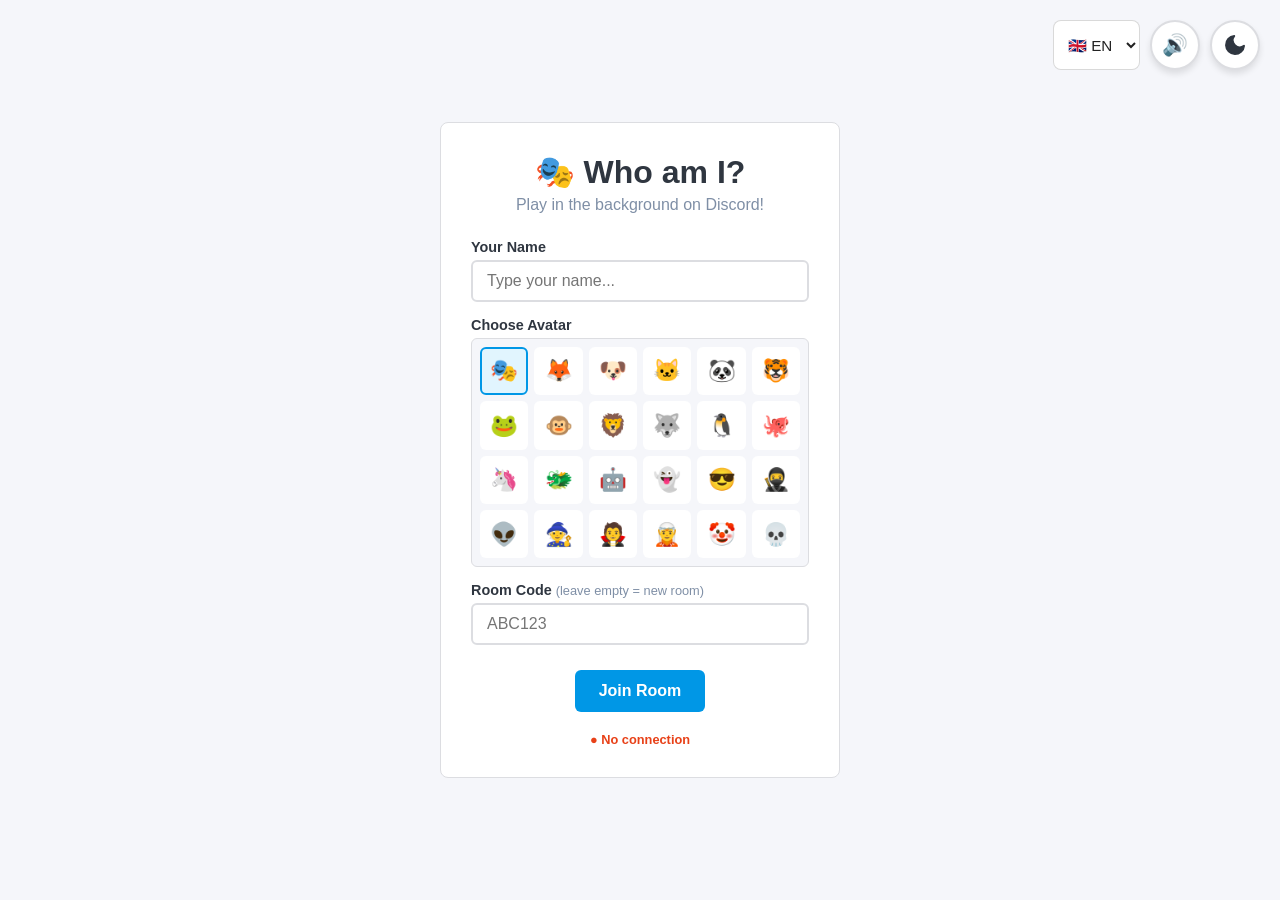
==== commit 6b54f92e: "Revert "Oyun Merkezi: arena çekirdeği + Koridor, Skor 4, Noktalar & Kutular; whoami client/whoami al" ====
--- a/client/index.html
+++ b/client/index.html
@@ -3,259 +3,266 @@
 <head>
     <meta charset="UTF-8">
     <meta name="viewport" content="width=device-width, initial-scale=1.0">
-    <title>Oyun Merkezi</title>
-    <meta name="description" content="Arkadaşlarınla tarayıcıda oyna: Ben Kimim?, Koridor, Skor 4, Noktalar & Kutular.">
-    <meta name="theme-color" content="#7c5cff">
+    <meta name="description" content="Ben Kimim? — Discord'da arka planda oynanan çok oyunculu tahmin oyunu">
+    <meta name="theme-color" content="#0097e6">
+    <title>Ben Kimim? 🎭</title>
+    <link rel="stylesheet" href="style.css">
     <link rel="manifest" href="manifest.json">
-    <link rel="icon" href="data:image/svg+xml,%3Csvg xmlns='http://www.w3.org/2000/svg' viewBox='0 0 100 100'%3E%3Ctext y='.9em' font-size='90'%3E🎮%3C/text%3E%3C/svg%3E">
-    <script>
-        // Eski davet linkleri: kök adrese ?room=KOD ile gelenler whoami'ye yönlensin.
-        (function () {
-            var params = new URLSearchParams(location.search);
-            var room = params.get("room");
-            if (room) {
-                location.replace("whoami/?room=" + encodeURIComponent(room));
-            }
-        })();
-    </script>
-    <style>
-        :root {
-            --bg: #0f1220;
-            --panel: #1a1f35;
-            --accent: #7c5cff;
-            --accent-2: #00e5a0;
-            --text: #eef0ff;
-            --muted: rgba(238, 240, 255, 0.6);
-            --border: rgba(238, 240, 255, 0.08);
-        }
-
-        * { margin: 0; padding: 0; box-sizing: border-box; }
-
-        html { scroll-behavior: smooth; }
-
-        body {
-            min-height: 100vh;
-            min-height: 100dvh;
-            display: flex;
-            flex-direction: column;
-            background-color: var(--bg);
-            background-image:
-                radial-gradient(ellipse 80% 50% at 20% -10%, rgba(124, 92, 255, 0.28), transparent 60%),
-                radial-gradient(ellipse 60% 40% at 90% 0%, rgba(0, 229, 160, 0.14), transparent 55%),
-                radial-gradient(ellipse 70% 60% at 50% 110%, rgba(124, 92, 255, 0.12), transparent 60%);
-            color: var(--text);
-            font-family: "Segoe UI", system-ui, -apple-system, "Helvetica Neue", Arial, sans-serif;
-            -webkit-font-smoothing: antialiased;
-        }
-
-        main {
-            flex: 1;
-            width: 100%;
-            max-width: 980px;
-            margin: 0 auto;
-            padding: clamp(40px, 8vh, 90px) 20px 40px;
-        }
-
-        /* ── Hero ── */
-        .hero { text-align: center; margin-bottom: clamp(36px, 6vh, 64px); }
-
-        .hero .kicker {
-            display: inline-flex;
-            align-items: center;
-            gap: 8px;
-            font-size: 0.8rem;
-            font-weight: 600;
-            letter-spacing: 0.18em;
-            text-transform: uppercase;
-            color: var(--accent-2);
-            border: 1px solid rgba(0, 229, 160, 0.3);
-            background: rgba(0, 229, 160, 0.07);
-            border-radius: 999px;
-            padding: 6px 16px;
-            margin-bottom: 22px;
-        }
-
-        .hero h1 {
-            font-size: clamp(2.4rem, 7vw, 4.2rem);
-            font-weight: 800;
-            line-height: 1.08;
-            letter-spacing: -0.02em;
-            background: linear-gradient(100deg, var(--text) 20%, var(--accent) 55%, var(--accent-2) 90%);
-            -webkit-background-clip: text;
-            background-clip: text;
-            -webkit-text-fill-color: transparent;
-            color: transparent;
-        }
-
-        .hero p {
-            margin-top: 16px;
-            font-size: clamp(1rem, 2.4vw, 1.15rem);
-            color: var(--muted);
-            max-width: 46ch;
-            margin-left: auto;
-            margin-right: auto;
-        }
-
-        /* ── Kart ızgarası ── */
-        .grid {
-            display: grid;
-            grid-template-columns: repeat(auto-fit, minmax(min(100%, 220px), 1fr));
-            gap: 18px;
-        }
-
-        .card {
-            position: relative;
-            display: flex;
-            flex-direction: column;
-            gap: 12px;
-            background: var(--panel);
-            border: 1px solid var(--border);
-            border-radius: 20px;
-            padding: 26px 22px 22px;
-            text-decoration: none;
-            color: var(--text);
-            overflow: hidden;
-            transition: transform 0.25s ease, box-shadow 0.25s ease, border-color 0.25s ease;
-        }
-
-        .card::before {
-            content: "";
-            position: absolute;
-            inset: 0;
-            background: radial-gradient(ellipse 90% 70% at 50% -20%, rgba(124, 92, 255, 0.18), transparent 65%);
-            opacity: 0;
-            transition: opacity 0.25s ease;
-            pointer-events: none;
-        }
-
-        .card:hover,
-        .card:focus-visible {
-            transform: translateY(-6px);
-            border-color: rgba(124, 92, 255, 0.55);
-            box-shadow: 0 14px 34px rgba(0, 0, 0, 0.45), 0 0 0 1px rgba(124, 92, 255, 0.25);
-        }
-
-        .card:hover::before,
-        .card:focus-visible::before { opacity: 1; }
-
-        .card:focus-visible { outline: 2px solid var(--accent-2); outline-offset: 3px; }
-
-        .card .emoji {
-            font-size: 2.6rem;
-            line-height: 1;
-            filter: drop-shadow(0 6px 14px rgba(0, 0, 0, 0.35));
-            transition: transform 0.25s ease;
-        }
-
-        .card:hover .emoji { transform: scale(1.12) rotate(-4deg); }
-
-        .card h2 { font-size: 1.25rem; font-weight: 700; letter-spacing: -0.01em; }
-
-        .card .desc { font-size: 0.92rem; color: var(--muted); line-height: 1.45; flex: 1; }
-
-        .badge {
-            align-self: flex-start;
-            display: inline-flex;
-            align-items: center;
-            gap: 6px;
-            font-size: 0.75rem;
-            font-weight: 600;
-            color: var(--accent-2);
-            background: rgba(0, 229, 160, 0.09);
-            border: 1px solid rgba(0, 229, 160, 0.25);
-            border-radius: 999px;
-            padding: 4px 12px;
-        }
-
-        .card .cta {
-            display: inline-flex;
-            align-items: center;
-            gap: 6px;
-            font-size: 0.85rem;
-            font-weight: 600;
-            color: var(--accent);
-            margin-top: 4px;
-            transition: gap 0.2s ease;
-        }
-
-        .card:hover .cta { gap: 11px; }
-
-        /* ── Footer ── */
-        footer {
-            text-align: center;
-            padding: 28px 20px 34px;
-            font-size: 0.9rem;
-            color: var(--muted);
-            border-top: 1px solid var(--border);
-        }
-
-        footer a {
-            color: var(--accent-2);
-            text-decoration: none;
-            font-weight: 600;
-        }
-
-        footer a:hover { text-decoration: underline; }
-
-        @media (prefers-reduced-motion: reduce) {
-            .card, .card .emoji, .card .cta, .card::before { transition: none; }
-        }
-    </style>
+    <link rel="icon" href="data:image/svg+xml,%3Csvg xmlns='http://www.w3.org/2000/svg' viewBox='0 0 100 100'%3E%3Ctext y='.9em' font-size='90'%3E🎭%3C/text%3E%3C/svg%3E">
 </head>
 <body>
 
-    <main>
-        <header class="hero">
-            <span class="kicker">🎮 Oyun Merkezi</span>
-            <h1>Hangi oyunu<br>oynayalım?</h1>
-            <p>Kurulum yok, hesap yok. Bir oyun seç, davet linkini arkadaşına at, hemen oynamaya başla.</p>
-        </header>
-
-        <nav class="grid" aria-label="Oyunlar">
-            <a class="card" href="whoami/">
-                <span class="emoji" aria-hidden="true">🎭</span>
-                <h2>Ben Kimim?</h2>
-                <p class="desc">Alnındaki ismi sorularla tahmin et — parti oyunu klasiği.</p>
-                <span class="badge">👥 2+ oyuncu</span>
-                <span class="cta">Oyna <span aria-hidden="true">→</span></span>
-            </a>
-
-            <a class="card" href="koridor/">
-                <span class="emoji" aria-hidden="true">🧱</span>
-                <h2>Koridor</h2>
-                <p class="desc">Duvar koy, rakibi yavaşlat, karşıya ilk sen geç.</p>
-                <span class="badge">👥 2 oyuncu</span>
-                <span class="cta">Oyna <span aria-hidden="true">→</span></span>
-            </a>
-
-            <a class="card" href="skor4/">
-                <span class="emoji" aria-hidden="true">🔵</span>
-                <h2>Skor 4</h2>
-                <p class="desc">Taşları bırak, 4'ü yan yana getiren kazanır.</p>
-                <span class="badge">👥 2 oyuncu</span>
-                <span class="cta">Oyna <span aria-hidden="true">→</span></span>
-            </a>
-
-            <a class="card" href="noktalar/">
-                <span class="emoji" aria-hidden="true">✏️</span>
-                <h2>Noktalar &amp; Kutular</h2>
-                <p class="desc">Çizgileri çek, kutuları kap — en çok kutu kimin?</p>
-                <span class="badge">👥 2-4 oyuncu</span>
-                <span class="cta">Oyna <span aria-hidden="true">→</span></span>
-            </a>
-        </nav>
-    </main>
-
-    <footer>
-        <a href="https://ahmetkadir.com" target="_blank" rel="noopener">ahmetkadir.com</a>
-    </footer>
-
-    <script>
-        if ("serviceWorker" in navigator) {
-            window.addEventListener("load", function () {
-                navigator.serviceWorker.register("sw.js").catch(function () {});
-            });
-        }
-    </script>
+    <div class="top-right-controls">
+        <select id="lang-select" class="lang-select" title="Language / Sprache / Dil">
+            <option value="tr">🇹🇷 TR</option>
+            <option value="en">🇬🇧 EN</option>
+            <option value="de">🇩🇪 DE</option>
+        </select>
+        <button id="btn-sound-toggle" class="theme-btn sound-btn" data-i18n-title="sound_toggle" title="Ses Efektleri">
+            <span id="sound-icon-on">🔊</span>
+            <span id="sound-icon-off" class="hidden">🔇</span>
+        </button>
+        <button id="theme-toggle" class="theme-btn" data-i18n-title="theme_toggle" title="Temayı Değiştir">
+            <svg id="moon-icon" xmlns="http://www.w3.org/2000/svg" width="24" height="24" viewBox="0 0 24 24" fill="none" stroke="currentColor" stroke-width="2" stroke-linecap="round" stroke-linejoin="round" class="feather feather-moon"><path d="M21 12.79A9 9 0 1 1 11.21 3 7 7 0 0 0 21 12.79z"></path></svg>
+            <svg id="sun-icon" class="hidden" xmlns="http://www.w3.org/2000/svg" width="24" height="24" viewBox="0 0 24 24" fill="none" stroke="currentColor" stroke-width="2" stroke-linecap="round" stroke-linejoin="round" class="feather feather-sun"><circle cx="12" cy="12" r="5"></circle><line x1="12" y1="1" x2="12" y2="3"></line><line x1="12" y1="21" x2="12" y2="23"></line><line x1="4.22" y1="4.22" x2="5.64" y2="5.64"></line><line x1="18.36" y1="18.36" x2="19.78" y2="19.78"></line><line x1="1" y1="12" x2="3" y2="12"></line><line x1="21" y1="12" x2="23" y2="12"></line><line x1="4.22" y1="19.78" x2="5.64" y2="18.36"></line><line x1="18.36" y1="5.64" x2="19.78" y2="4.22"></line></svg>
+        </button>
+    </div>
+
+    <!-- ═══════════════ LOBBY EKRANI ═══════════════ -->
+    <div id="screen-lobby" class="screen active">
+        <div class="lobby-container">
+            <h1>🎭 <span data-i18n="app_title">Ben Kimim?</span></h1>
+            <p class="subtitle" data-i18n="subtitle">Discord'da arka planda oyna!</p>
+
+            <div class="form-group">
+                <label for="input-name" data-i18n="your_name">Adın</label>
+                <input type="text" id="input-name" data-i18n-placeholder="your_name_placeholder" placeholder="Adını yaz..." maxlength="20" autocomplete="off">
+            </div>
+
+            <div class="form-group">
+                <label data-i18n="choose_avatar">Avatar Seç</label>
+                <div id="avatar-grid" class="avatar-grid">
+                    <!-- JS dolduracak -->
+                </div>
+            </div>
+
+            <div class="form-group">
+                <label for="input-room"><span data-i18n="room_code">Oda Kodu</span> <span class="hint" data-i18n="room_code_hint">(boş bırak = yeni oda)</span></label>
+                <input type="text" id="input-room" placeholder="ABC123" maxlength="6" autocomplete="off" style="text-transform: uppercase;">
+            </div>
+
+            <button id="btn-join" class="btn-primary" data-i18n="join_room">Odaya Katıl</button>
+
+            <!-- Bağlantı sonrası lobby bilgisi -->
+            <div id="lobby-info" class="hidden">
+                <div class="room-code-display">
+                    <span data-i18n="room_code_label">Oda Kodu:</span> <span id="display-room-code">---</span>
+                    <button id="btn-copy-code" class="btn-small" data-i18n-title="copy_code" title="Kodu kopyala">📋</button>
+                    <button id="btn-copy-link" class="btn-small" data-i18n-title="copy_link" title="Davet linkini kopyala">🔗</button>
+                </div>
+
+                <h3 data-i18n="players">Oyuncular</h3>
+                <ul id="player-list"></ul>
+
+                <div id="host-controls" class="hidden">
+                    <div class="form-group" style="margin-top: 15px;">
+                        <label for="select-pool-lang" data-i18n="pool_lang">Kelime Dili</label>
+                        <select id="select-pool-lang" class="select-styled">
+                            <option value="tr">🇹🇷 Türkçe</option>
+                            <option value="en">🇬🇧 English</option>
+                            <option value="de">🇩🇪 Deutsch</option>
+                        </select>
+                    </div>
+
+                    <div class="form-group">
+                        <label for="select-category" data-i18n="game_mode">Oyun Modu</label>
+                        <select id="select-category" class="select-styled">
+                            <option value="populer_ikonlar" data-i18n="cat_populer_ikonlar">İkonik Kişiler Karakterler</option>
+                            <option value="hayvanlar" data-i18n="cat_hayvanlar">Hayvanlar (Kurgusal Dahil)</option>
+                            <option value="tarihi_olaylar" data-i18n="cat_tarihi_olaylar">Tarihi Olaylar</option>
+                            <option value="yemekler" data-i18n="cat_yemekler">🍔 Yemekler</option>
+                            <option value="filmler" data-i18n="cat_filmler">🎬 Filmler</option>
+                            <option value="markalar" data-i18n="cat_markalar">🏷️ Markalar</option>
+                            <option value="sehirler" data-i18n="cat_sehirler">🌍 Şehirler</option>
+                            <option value="meslekler" data-i18n="cat_meslekler">👷 Meslekler</option>
+                            <option value="sporlar" data-i18n="cat_sporlar">⚽ Spor Dalları</option>
+                            <option value="esyalar" data-i18n="cat_esyalar">🪑 Eşyalar</option>
+                            <option value="deyimler" data-i18n="cat_deyimler">💬 Atasözleri & Deyimler</option>
+                            <option value="karma" data-i18n="cat_karma">🎲 Karma Mod (Hepsi Birden)</option>
+                            <option value="ozel" data-i18n="cat_ozel">✏️ Özel Kategori (Sen Yaz)</option>
+                        </select>
+                    </div>
+
+                    <div class="form-group">
+                        <label for="select-difficulty" data-i18n="difficulty">Zorluk</label>
+                        <select id="select-difficulty" class="select-styled">
+                            <option value="kolay" data-i18n="diff_kolay">Kolay (Sadece çok bilinenler)</option>
+                            <option value="hepsi" selected data-i18n="diff_hepsi">Hepsi (Tüm liste)</option>
+                            <option value="ozel_sayi" data-i18n="diff_ozel_sayi">Özel (Toplam seçenek sayısı)</option>
+                        </select>
+                    </div>
+
+                    <div id="pool-size-group" class="form-group hidden">
+                        <label for="input-pool-size"><span data-i18n="pool_size">Toplam Seçenek Sayısı</span> <span class="hint" data-i18n="pool_size_hint">(havuzdan kaç öğe çekilsin — eleme defterinde de bu kadar gösterilir)</span></label>
+                        <input type="number" id="input-pool-size" min="2" max="3000" step="1" value="30" class="select-styled">
+                    </div>
+
+                    <div class="form-group">
+                        <label for="input-timer" data-i18n="turn_timer">Tur Süresi (saniye, 0 = kapalı)</label>
+                        <input type="number" id="input-timer" min="0" max="300" step="5" value="0" class="select-styled">
+                    </div>
+
+                    <div id="custom-category-group" class="form-group hidden">
+                        <label for="input-custom-words"><span data-i18n="custom_words">Özel Kelimeler</span> <span class="hint" data-i18n="custom_words_hint">(her satıra bir tane, en az oyuncu sayısı kadar)</span></label>
+                        <textarea id="input-custom-words" class="select-styled" rows="5" data-i18n-placeholder="custom_words_placeholder" placeholder="Mesela:&#10;Ahmet Hoca&#10;Berfin&#10;Kantinci Hasan&#10;..."></textarea>
+                    </div>
+
+                    <button id="btn-start" class="btn-primary" data-i18n="start_game">Oyunu Başlat</button>
+                </div>
+
+                <p id="waiting-msg" class="hint" data-i18n="waiting_host">Oda sahibinin başlatmasını bekle...</p>
+            </div>
+
+            <div id="connection-status" class="status-disconnected" data-i18n="no_connection">● Bağlantı yok</div>
+        </div>
+    </div>
+
+    <!-- ═══════════════ OYUN EKRANI ═══════════════ -->
+    <div id="screen-game" class="screen">
+        <div class="game-header">
+            <span class="room-badge" id="game-room-code"></span>
+            <h2>🎭 <span data-i18n="app_title">Ben Kimim?</span></h2>
+            <div id="turn-bar" class="turn-bar hidden">
+                <span class="turn-label" data-i18n="turn_label">Sıra:</span>
+                <span id="turn-player-name" class="turn-name">-</span>
+                <span id="timer-pill" class="timer-pill hidden">⏱ <span id="timer-value">00:00</span></span>
+                <button id="btn-pass" class="btn-small pass-btn" data-i18n="pass_btn">Pas ⏭</button>
+            </div>
+        </div>
+
+        <!-- Masa ve oyuncular -->
+        <div id="game-table-area">
+            <div id="table-center">
+                <!-- placeholder: masa görseli -->
+                <div class="table-placeholder" data-i18n="table">MASA</div>
+            </div>
+            <div id="players-circle">
+                <!-- JS tarafından doldurulacak -->
+            </div>
+        </div>
+
+        <!-- Tahmin alanı -->
+        <div id="guess-area">
+            <div id="guess-feedback" class="hidden"></div>
+            <div class="guess-input-row">
+                <input type="text" id="input-guess" data-i18n-placeholder="guess_placeholder" placeholder="Kafandaki ismi tahmin et..." autocomplete="off">
+                <div class="guess-controls">
+                    <button id="btn-guess" class="btn-primary" data-i18n="guess_btn">Tahmin Et</button>
+                </div>
+            </div>
+        </div>
+
+        <!-- ═══════════════ SORU/CEVAP LOG (sol alt) ═══════════════ -->
+        <button id="btn-log-toggle" class="log-fab" data-i18n-title="log_panel" title="Soru/Cevap Defteri">
+            <span class="log-fab-icon">💬</span>
+            <span class="log-fab-badge hidden" id="log-fab-badge">0</span>
+        </button>
+
+        <div id="log-panel" class="log-panel hidden">
+            <div class="elim-header">
+                <div class="elim-title">
+                    <span data-i18n="log_title">💬 Soru / Cevap</span>
+                </div>
+                <button id="btn-log-close" class="elim-close" data-i18n-title="close" title="Kapat">✕</button>
+            </div>
+
+            <div id="log-list" class="log-list"></div>
+
+            <div class="log-quick">
+                <button class="log-quick-btn" data-kind="yes" data-i18n="quick_yes">✅ Evet</button>
+                <button class="log-quick-btn" data-kind="no" data-i18n="quick_no">❌ Hayır</button>
+                <button class="log-quick-btn" data-kind="maybe" data-i18n="quick_maybe">🤔 Belki</button>
+            </div>
+
+            <div class="log-input-row">
+                <input type="text" id="log-input" data-i18n-placeholder="log_input_placeholder" placeholder="Soru/Not yaz... (örn. 'Erkek misin?')" maxlength="200" autocomplete="off">
+                <button id="btn-log-send" class="btn-primary log-send" data-i18n="send">Gönder</button>
+            </div>
+        </div>
+
+        <!-- ═══════════════ ELEME PANELİ (sağ alt) ═══════════════ -->
+        <button id="btn-elim-toggle" class="elim-fab" data-i18n-title="elim_panel" title="Eleme Defteri">
+            <span class="elim-fab-icon">📝</span>
+            <span class="elim-fab-badge" id="elim-fab-badge">0</span>
+        </button>
+
+        <div id="elim-panel" class="elim-panel hidden">
+            <div class="elim-header">
+                <div class="elim-title">
+                    <span data-i18n="elim_title">📝 Eleme Defteri</span>
+                    <span class="elim-count" id="elim-count">0 / 0</span>
+                </div>
+                <button id="btn-elim-close" class="elim-close" data-i18n-title="close" title="Kapat">✕</button>
+            </div>
+
+            <textarea id="elim-notes" class="elim-notes" data-i18n-placeholder="elim_notes_placeholder" placeholder="Notların... (örn. 'erkek, tarihi figür, asker olabilir')" rows="2"></textarea>
+
+            <div class="elim-toolbar">
+                <input type="text" id="elim-search" class="elim-search" data-i18n-placeholder="elim_search_placeholder" placeholder="🔍 Ara..." autocomplete="off">
+                <button id="btn-elim-reset" class="btn-small elim-reset" data-i18n-title="elim_reset" title="Hepsini geri al">↺</button>
+            </div>
+
+            <div class="elim-tabs">
+                <button class="elim-tab active" data-tab="all" data-i18n="elim_tab_all">Hepsi</button>
+                <button class="elim-tab" data-tab="active" data-i18n="elim_tab_active">Aday</button>
+                <button class="elim-tab" data-tab="suspect" data-i18n="elim_tab_suspect">Şüpheli</button>
+                <button class="elim-tab" data-tab="eliminated" data-i18n="elim_tab_eliminated">Elenen</button>
+            </div>
+
+            <div id="elim-list" class="elim-list"></div>
+        </div>
+    </div>
+
+    <!-- ═══════════════ SONUÇ EKRANI ═══════════════ -->
+    <div id="screen-result" class="screen">
+        <div class="result-container">
+            <h1>🏆 <span data-i18n="game_over">Oyun Bitti!</span></h1>
+            <div id="rankings-list"></div>
+
+            <div id="host-controls-result" class="hidden" style="margin-top: 20px;">
+                <div class="form-group" style="text-align: center;">
+                    <label for="select-pool-lang-result" style="display: inline-block; margin-right: 10px;" data-i18n="pool_lang_label">Kelime Dili:</label>
+                    <select id="select-pool-lang-result" class="select-styled" style="display: inline-block; width: auto;">
+                        <option value="tr">🇹🇷 Türkçe</option>
+                        <option value="en">🇬🇧 English</option>
+                        <option value="de">🇩🇪 Deutsch</option>
+                    </select>
+                </div>
+                <div class="form-group" style="text-align: center;">
+                    <label for="select-category-result" style="display: inline-block; margin-right: 10px;" data-i18n="game_mode_label">Oyun Modu:</label>
+                    <select id="select-category-result" class="select-styled" style="display: inline-block; width: auto;">
+                        <option value="populer_ikonlar" data-i18n="cat_populer_ikonlar">İkonik Kişiler Karakterler</option>
+                        <option value="hayvanlar" data-i18n="cat_hayvanlar">Hayvanlar (Kurgusal Dahil)</option>
+                        <option value="tarihi_olaylar" data-i18n="cat_tarihi_olaylar">Tarihi Olaylar</option>
+                        <option value="yemekler" data-i18n="cat_yemekler">🍔 Yemekler</option>
+                        <option value="filmler" data-i18n="cat_filmler">🎬 Filmler</option>
+                        <option value="markalar" data-i18n="cat_markalar">🏷️ Markalar</option>
+                        <option value="sehirler" data-i18n="cat_sehirler">🌍 Şehirler</option>
+                        <option value="meslekler" data-i18n="cat_meslekler">👷 Meslekler</option>
+                        <option value="sporlar" data-i18n="cat_sporlar">⚽ Spor Dalları</option>
+                        <option value="esyalar" data-i18n="cat_esyalar">🪑 Eşyalar</option>
+                        <option value="deyimler" data-i18n="cat_deyimler">💬 Atasözleri & Deyimler</option>
+                        <option value="karma" data-i18n="cat_karma_short">🎲 Karma Mod</option>
+                    </select>
+                </div>
+                <button id="btn-new-round" class="btn-primary" data-i18n="new_round_btn">Aynı Oyuncularla Yeni Tur</button>
+                <p class="hint" style="margin-top:6px;" data-i18n="new_round_hint">Aynı odada, aynı oyuncularla devam edersiniz.</p>
+            </div>
+
+            <p id="waiting-new-round" class="hint" data-i18n="waiting_new_round">Oda sahibinin yeni tur başlatmasını bekle...</p>
+        </div>
+    </div>
+
+    <script src="app.js"></script>
 </body>
 </html>
--- a/client/style.css
+++ b/client/style.css
@@ -0,0 +1,1327 @@
+/* ══════════════════════════════════════
+   Ben Kimim? — Flat Design Stiller
+   ══════════════════════════════════════ */
+
+* {
+    margin: 0;
+    padding: 0;
+    box-sizing: border-box;
+}
+
+body {
+    font-family: 'Segoe UI', Tahoma, Geneva, Verdana, sans-serif;
+    background: #f5f6fa;
+    color: #2f3640;
+    min-height: 100vh;
+}
+
+/* ── Ekran yönetimi ─────────────── */
+.screen {
+    display: none;
+    min-height: 100vh;
+    padding: 20px;
+}
+
+.screen.active {
+    display: flex;
+    justify-content: center;
+    align-items: center;
+    flex-direction: column;
+}
+
+.hidden {
+    display: none !important;
+}
+
+/* ── LOBBY ───────────────────────── */
+.lobby-container {
+    max-width: 400px;
+    width: 100%;
+    text-align: center;
+    background: #ffffff;
+    padding: 30px;
+    border-radius: 8px;
+    border: 1px solid #dcdde1;
+}
+
+.lobby-container h1 {
+    font-size: 2rem;
+    margin-bottom: 5px;
+    color: #2f3640;
+}
+
+.subtitle {
+    color: #7f8fa6;
+    margin-bottom: 25px;
+}
+
+.form-group {
+    margin-bottom: 15px;
+    text-align: left;
+}
+
+.form-group label {
+    display: block;
+    margin-bottom: 5px;
+    font-size: 0.9rem;
+    font-weight: bold;
+}
+
+.hint {
+    color: #7f8fa6;
+    font-size: 0.8rem;
+    font-weight: normal;
+}
+
+input[type="text"] {
+    width: 100%;
+    padding: 10px 14px;
+    border: 2px solid #dcdde1;
+    border-radius: 6px;
+    background: #ffffff;
+    color: #2f3640;
+    font-size: 1rem;
+    outline: none;
+}
+
+input[type="text"]:focus {
+    border-color: #0097e6;
+}
+
+/* ── Butonlar ────────────────────── */
+.btn-primary {
+    padding: 12px 24px;
+    border: none;
+    border-radius: 6px;
+    background: #0097e6;
+    color: #ffffff;
+    font-size: 1rem;
+    font-weight: bold;
+    cursor: pointer;
+    margin-top: 10px;
+}
+
+.btn-primary:hover {
+    background: #00a8ff;
+}
+
+.btn-primary:disabled {
+    background: #dcdde1;
+    color: #7f8fa6;
+    cursor: not-allowed;
+}
+
+.btn-small {
+    padding: 4px 8px;
+    border: 1px solid #dcdde1;
+    border-radius: 4px;
+    background: #f5f6fa;
+    color: #2f3640;
+    cursor: pointer;
+    font-size: 0.8rem;
+}
+
+.btn-small:hover {
+    background: #e84118;
+    color: #ffffff;
+}
+
+/* ── Oda kodu ────────────────────── */
+.room-code-display {
+    margin: 20px 0 10px;
+    padding: 10px;
+    background: #f5f6fa;
+    border: 1px solid #dcdde1;
+    border-radius: 6px;
+    font-size: 1.2rem;
+    font-weight: bold;
+    letter-spacing: 3px;
+}
+
+#display-room-code {
+    color: #0097e6;
+}
+
+/* ── Oyuncu listesi (lobby) ──────── */
+#player-list {
+    list-style: none;
+    margin: 10px 0;
+    text-align: left;
+}
+
+#player-list li {
+    padding: 8px 10px;
+    border-bottom: 1px solid #dcdde1;
+}
+
+#player-list li .host-badge {
+    color: #e1b12c;
+    font-size: 0.75rem;
+    margin-left: 5px;
+    font-weight: bold;
+}
+
+/* ── Bağlantı durumu ─────────────── */
+#connection-status {
+    margin-top: 20px;
+    font-size: 0.8rem;
+    font-weight: bold;
+}
+
+.status-disconnected {
+    color: #e84118;
+}
+
+.status-connected {
+    color: #44bd32;
+}
+
+/* ══════════════════════════════════
+   OYUN EKRANI
+   ══════════════════════════════════ */
+
+.game-header {
+    text-align: center;
+    margin-bottom: 20px;
+}
+
+.room-badge {
+    font-size: 0.9rem;
+    font-weight: bold;
+    color: #7f8fa6;
+    letter-spacing: 1px;
+}
+
+/* ── Masa alanı ──────────────────── */
+#game-table-area {
+    position: relative;
+    width: 500px;
+    height: 500px;
+    margin: 0 auto;
+}
+
+#table-center {
+    position: absolute;
+    top: 50%;
+    left: 50%;
+    transform: translate(-50%, -50%);
+    width: 150px;
+    height: 150px;
+    border-radius: 50%;
+    background: #ffffff;
+    border: 2px solid #dcdde1;
+    display: flex;
+    justify-content: center;
+    align-items: center;
+}
+
+.table-placeholder {
+    color: #7f8fa6;
+    font-size: 0.9rem;
+    font-weight: bold;
+}
+
+/* ── Oyuncu yuvarları ────────────── */
+#players-circle {
+    position: absolute;
+    top: 0;
+    left: 0;
+    width: 100%;
+    height: 100%;
+}
+
+.player-node {
+    position: absolute;
+    text-align: center;
+    transform: translate(-50%, -50%);
+}
+
+.player-avatar {
+    width: 60px;
+    height: 60px;
+    border-radius: 50%;
+    background: #dcdde1;
+    border: 3px solid #7f8fa6;
+    color: #2f3640;
+    display: flex;
+    justify-content: center;
+    align-items: center;
+    margin: 0 auto;
+    font-size: 1.5rem;
+    font-weight: bold;
+}
+
+.player-avatar.revealed {
+    background: #44bd32;
+    border-color: #44bd32;
+    color: #ffffff;
+}
+
+.player-assigned-name {
+    margin-top: 4px;
+    padding: 4px 8px;
+    background: #0097e6;
+    color: #ffffff;
+    border-radius: 4px;
+    font-size: 0.8rem;
+    font-weight: bold;
+    white-space: nowrap;
+    display: inline-block;
+}
+
+.player-assigned-name.mystery {
+    background: #e1b12c;
+    color: #ffffff;
+}
+
+.player-assigned-name.revealed {
+    background: #44bd32;
+    color: #ffffff;
+}
+
+.player-real-name {
+    font-size: 0.8rem;
+    font-weight: bold;
+    color: #7f8fa6;
+    margin-top: 4px;
+}
+
+/* ── Tahmin alanı ────────────────── */
+#guess-area {
+    max-width: 500px;
+    margin: 30px auto 0;
+    text-align: center;
+    background: #ffffff;
+    padding: 20px;
+    border-radius: 8px;
+    border: 1px solid #dcdde1;
+}
+
+.guess-input-row {
+    display: flex;
+    gap: 10px;
+}
+
+.guess-input-row input {
+    flex: 1;
+}
+
+#guess-feedback {
+    padding: 10px 12px;
+    border-radius: 6px;
+    margin-bottom: 10px;
+    font-size: 0.9rem;
+    font-weight: bold;
+}
+
+#guess-feedback.correct {
+    background: #e5f9e7;
+    color: #44bd32;
+    border: 1px solid #44bd32;
+}
+
+#guess-feedback.wrong {
+    background: #fdeaea;
+    color: #e84118;
+    border: 1px solid #e84118;
+}
+
+/* ══════════════════════════════════
+   SONUÇ EKRANI
+   ══════════════════════════════════ */
+
+.result-container {
+    text-align: center;
+    max-width: 400px;
+    width: 100%;
+    background: #ffffff;
+    padding: 30px;
+    border-radius: 8px;
+    border: 1px solid #dcdde1;
+}
+
+.result-container h1 {
+    margin-bottom: 20px;
+    color: #2f3640;
+}
+
+#rankings-list {
+    text-align: left;
+    margin-bottom: 20px;
+}
+
+.ranking-item {
+    display: flex;
+    align-items: center;
+    gap: 12px;
+    padding: 10px;
+    border-bottom: 1px solid #dcdde1;
+}
+
+.ranking-position {
+    font-size: 1.5rem;
+    font-weight: bold;
+    width: 40px;
+    text-align: center;
+}
+
+.ranking-position.gold { color: #e1b12c; }
+.ranking-position.silver { color: #7f8fa6; }
+.ranking-position.bronze { color: #cd6133; }
+
+.ranking-details {
+    flex: 1;
+}
+
+.ranking-details .name {
+    font-weight: bold;
+    color: #2f3640;
+}
+
+.ranking-details .assigned {
+    font-size: 0.8rem;
+    color: #7f8fa6;
+}
+
+.ranking-stats {
+    font-size: 0.75rem;
+    color: #4cd137;
+    margin-top: 2px;
+    font-weight: 600;
+}
+body.dark-mode .ranking-stats {
+    color: #44bd32;
+}
+
+/* ══════════════════════════════════
+   GELİŞMİŞ TEMA VE RENK AYARLARI
+   ══════════════════════════════════ */
+
+/* --- TEMA BUTONU ANA STİL --- */
+.theme-btn {
+    position: fixed;
+    top: 20px;
+    right: 20px;
+    width: 50px;
+    height: 50px;
+    border-radius: 50%;
+    border: 2px solid #dcdde1;
+    background-color: #ffffff !important; /* Light modda beyaz buton */
+    cursor: pointer;
+    z-index: 9999;
+    display: flex;
+    align-items: center;
+    justify-content: center;
+    transition: all 0.3s ease;
+    box-shadow: 0 4px 6px rgba(0,0,0,0.1);
+}
+
+/* Light Mod: Ay İkonu Rengi (Koyu Gri/Lacivert) */
+#moon-icon {
+    color: #2f3640;
+    fill: #2f3640;
+}
+
+/* --- DARK MODE AKTİFKEN --- */
+body.dark-mode {
+    background-color: #121212 !important;
+    color: #ffffff !important;
+}
+
+/* Dark Modda Buton Rengi Değişsin */
+body.dark-mode .theme-btn {
+    background-color: #2c3e50 !important; /* Dark modda buton koyu lacivert */
+    border-color: #ffffff !important;
+}
+
+/* Dark Mod: Güneş İkonu Rengi */
+#sun-icon {
+    color: #ffffff;
+    fill: #ffffff;
+}
+
+/* İkonların görünürlüğünü ayarla */
+.hidden { display: none !important; }
+
+/* Koyu Modda Diğer Alanlar */
+body.dark-mode .lobby-container, 
+body.dark-mode .game-container, 
+body.dark-mode .result-container {
+    background-color: #1e1e1e !important;
+    border-color: #333 !important;
+    color: #fff !important;
+}
+
+body.dark-mode h1, body.dark-mode h2, body.dark-mode label {
+    color: #fff !important;
+}
+
+body.dark-mode input {
+    background: #2d2d2d !important;
+    color: #fff !important;
+    border: 1px solid #444 !important;
+}
+
+
+/* Kopyala butonu 📋 */
+body.dark-mode #btn-copy-code {
+    background-color: #3f444b !important;
+    color: white !important;
+    border: 1px solid #484d54 !important;
+    padding: 5px 10px !important;
+    border-radius: 4px;
+}
+body.dark-mode .room-code-display {
+    background-color: #2d3136;
+    border: 1px solid #3f444b;
+    color: #ffffff;
+    padding: 12px;
+    border-radius: 8px;
+    margin-top: 15px;
+    text-align: center;
+}
+
+body.dark-mode select {
+    background-color: #2d3136; /* Kutunun içi gri */
+    color: #ffffff;            /* Yazı beyaz */
+    border: 1px solid #3f444b;
+    padding: 8px;
+    border-radius: 4px;
+    cursor: pointer;
+    width: 100%;
+}
+
+/* Select kutusunun içindeki seçenekler (açılınca görünen yer) */
+body.dark-mode select option {
+    background-color: #2d3136;
+    color: #ffffff;
+}
+
+/* Oyun Modu yazan label etiketi için */
+body.dark-mode label[for="select-category"] {
+    color: #ffffff;
+}
+
+
+/* Odaya katıldıktan sonra çıkan butonu koyulaştırır */
+body.dark-mode #btn-join:disabled,
+body.dark-mode .btn-primary:disabled {
+    background-color: #2d3136; /* Kutularla aynı gri tonu */
+    color: #7f8fa6;            /* Yazı rengini biraz sönük yaptık ki pasif olduğu belli olsun */
+    border: 1px solid #3f444b;
+    cursor: not-allowed;
+    opacity: 1;                /* Tarayıcı kendi kendine şeffaflaştırmasın diye */
+}
+
+
+
+/* "MASA" yazan başlık */
+body.dark-mode .lobby-container h2,
+body.dark-mode h2 {
+    color: #ffffff;
+}
+
+/* Masa başlığının altındaki o beyaz çizgiyi de koyulaştıralım */
+body.dark-mode h2::after {
+    background-color: #3f444b;
+}
+
+/* Oyuncu kartlarını (isimlerin yazdığı yerleri) gri yap */
+body.dark-mode .player-item {
+    background-color: #2d3136;
+    border: 1px solid #3f444b;
+    color: #ffffff;
+}
+
+/* "Oyuncular bekleniyor..." yazısı */
+body.dark-mode .hint {
+    color: #aeb9cc;
+}
+
+body.dark-mode #guess-area {
+    background-color: #1e1e1e;
+    border-color: #333;
+    color: #fff;
+}
+
+body.dark-mode #table-center {
+    background-color: #1e1e1e;
+    border-color: #333;
+    color: #fff;
+}
+
+body.dark-mode #players-circle .player-avatar {
+    background-color: #1e1e1e;
+    border-color: #333;
+    color: #fff;
+}
+
+
+body.dark-mode .btn-primary:hover {
+    background-color: #536dfe !important;
+    transform: translateY(-2px); /* Hafif yukarı kalkma efekti */
+}
+
+
+
+
+
+.color-pick {
+    width: 25px;
+    height: 25px;
+    border-radius: 50%;
+    cursor: pointer;
+    border: 2px solid rgba(255,255,255,0.5);
+    transition: transform 0.2s;
+}
+.color-pick:hover { transform: scale(1.2); }
+
+
+/* ══════════════════════════════════
+   ELEME PANELİ (sağ alt)
+   ══════════════════════════════════ */
+
+.elim-fab {
+    position: fixed;
+    bottom: 24px;
+    right: 24px;
+    width: 60px;
+    height: 60px;
+    border-radius: 50%;
+    border: none;
+    background: #0097e6;
+    color: white;
+    cursor: pointer;
+    z-index: 9998;
+    box-shadow: 0 6px 14px rgba(0, 0, 0, 0.25);
+    display: flex;
+    align-items: center;
+    justify-content: center;
+    transition: transform 0.2s ease, background 0.2s ease;
+}
+.elim-fab:hover { transform: scale(1.08); background: #00a8ff; }
+.elim-fab-icon { font-size: 1.5rem; }
+.elim-fab-badge {
+    position: absolute;
+    top: -4px;
+    right: -4px;
+    min-width: 22px;
+    height: 22px;
+    padding: 0 6px;
+    background: #e84118;
+    color: white;
+    border-radius: 11px;
+    font-size: 0.75rem;
+    font-weight: bold;
+    display: flex;
+    align-items: center;
+    justify-content: center;
+    border: 2px solid white;
+}
+.elim-fab-badge.hidden { display: none; }
+
+.elim-panel {
+    position: fixed;
+    bottom: 96px;
+    right: 24px;
+    width: 360px;
+    max-width: calc(100vw - 48px);
+    max-height: calc(100vh - 140px);
+    background: #ffffff;
+    border-radius: 12px;
+    border: 1px solid #dcdde1;
+    box-shadow: 0 12px 32px rgba(0, 0, 0, 0.18);
+    z-index: 9997;
+    display: flex;
+    flex-direction: column;
+    overflow: hidden;
+    animation: elim-slide-up 0.2s ease-out;
+}
+.elim-panel.hidden { display: none; }
+
+@keyframes elim-slide-up {
+    from { transform: translateY(20px); opacity: 0; }
+    to { transform: translateY(0); opacity: 1; }
+}
+
+.elim-header {
+    display: flex;
+    align-items: center;
+    justify-content: space-between;
+    padding: 12px 14px;
+    background: #f5f6fa;
+    border-bottom: 1px solid #dcdde1;
+}
+.elim-title {
+    display: flex;
+    align-items: center;
+    gap: 10px;
+    font-weight: bold;
+    color: #2f3640;
+}
+.elim-count {
+    font-size: 0.75rem;
+    color: #7f8fa6;
+    background: white;
+    padding: 2px 8px;
+    border-radius: 10px;
+    border: 1px solid #dcdde1;
+    font-weight: normal;
+}
+.elim-close {
+    background: transparent;
+    border: none;
+    color: #7f8fa6;
+    cursor: pointer;
+    font-size: 1.1rem;
+    padding: 4px 8px;
+    border-radius: 4px;
+}
+.elim-close:hover { background: #dcdde1; color: #2f3640; }
+
+.elim-notes {
+    width: calc(100% - 20px);
+    margin: 10px;
+    padding: 8px 10px;
+    border: 1px solid #dcdde1;
+    border-radius: 6px;
+    background: #fffde7;
+    color: #2f3640;
+    font-family: inherit;
+    font-size: 0.85rem;
+    resize: vertical;
+    outline: none;
+    min-height: 40px;
+}
+.elim-notes:focus { border-color: #0097e6; }
+
+.elim-toolbar {
+    display: flex;
+    gap: 8px;
+    padding: 0 10px 8px;
+}
+.elim-search {
+    flex: 1;
+    padding: 7px 10px !important;
+    border: 1px solid #dcdde1 !important;
+    border-radius: 6px;
+    font-size: 0.85rem !important;
+    background: #ffffff;
+    color: #2f3640;
+    outline: none;
+}
+.elim-search:focus { border-color: #0097e6 !important; }
+.elim-reset { padding: 6px 10px; font-size: 0.9rem; }
+
+.elim-tabs {
+    display: flex;
+    gap: 4px;
+    padding: 0 10px 8px;
+}
+.elim-tab {
+    flex: 1;
+    padding: 6px 8px;
+    border: 1px solid #dcdde1;
+    background: white;
+    color: #7f8fa6;
+    border-radius: 6px;
+    cursor: pointer;
+    font-size: 0.8rem;
+    font-weight: bold;
+}
+.elim-tab:hover { background: #f5f6fa; }
+.elim-tab.active {
+    background: #0097e6;
+    color: white;
+    border-color: #0097e6;
+}
+
+.elim-list {
+    flex: 1;
+    overflow-y: auto;
+    padding: 0 8px 10px;
+    min-height: 200px;
+    max-height: 50vh;
+}
+.elim-item {
+    display: flex;
+    align-items: center;
+    gap: 8px;
+    padding: 7px 10px;
+    margin: 2px 0;
+    border-radius: 6px;
+    cursor: pointer;
+    color: #2f3640;
+    font-size: 0.88rem;
+    border: 1px solid transparent;
+    user-select: none;
+}
+.elim-item:hover {
+    background: #f5f6fa;
+    border-color: #dcdde1;
+}
+.elim-item-mark {
+    width: 18px;
+    height: 18px;
+    border: 2px solid #b2bec3;
+    border-radius: 4px;
+    display: flex;
+    align-items: center;
+    justify-content: center;
+    flex-shrink: 0;
+    font-size: 0.75rem;
+    color: white;
+}
+.elim-item-text {
+    flex: 1;
+    line-height: 1.2;
+}
+.elim-item-guess {
+    flex-shrink: 0;
+    background: #00a8ff;
+    color: #fff;
+    border: none;
+    border-radius: 5px;
+    padding: 4px 10px;
+    font-size: 0.78rem;
+    font-weight: 600;
+    cursor: pointer;
+    opacity: 0.85;
+    transition: opacity 0.15s, transform 0.1s;
+}
+.elim-item-guess:hover {
+    opacity: 1;
+    transform: scale(1.04);
+}
+.elim-item-guess:active {
+    transform: scale(0.97);
+}
+.elim-item.eliminated .elim-item-guess {
+    background: #b2bec3;
+    cursor: not-allowed;
+}
+.elim-item-guess:disabled {
+    background: #b2bec3;
+    cursor: not-allowed;
+    opacity: 0.55;
+}
+.elim-item-guess:disabled:hover {
+    transform: none;
+}
+.elim-item.eliminated {
+    opacity: 0.4;
+    background: #fdeaea;
+}
+.elim-item.eliminated .elim-item-text {
+    text-decoration: line-through;
+    color: #e84118;
+}
+.elim-item.eliminated .elim-item-mark {
+    background: #e84118;
+    border-color: #e84118;
+}
+.elim-item.eliminated .elim-item-mark::after { content: "✕"; }
+.elim-empty {
+    padding: 24px 10px;
+    text-align: center;
+    color: #7f8fa6;
+    font-size: 0.85rem;
+}
+
+/* Dark mode */
+body.dark-mode .elim-panel {
+    background: #1e1e1e;
+    border-color: #333;
+    color: #fff;
+}
+body.dark-mode .elim-header {
+    background: #2d3136;
+    border-color: #3f444b;
+}
+body.dark-mode .elim-title { color: #fff; }
+body.dark-mode .elim-count {
+    background: #1e1e1e;
+    border-color: #3f444b;
+    color: #aeb9cc;
+}
+body.dark-mode .elim-close { color: #aeb9cc; }
+body.dark-mode .elim-close:hover { background: #3f444b; color: #fff; }
+body.dark-mode .elim-notes {
+    background: #2d3136;
+    border-color: #3f444b;
+    color: #fff;
+}
+body.dark-mode .elim-search {
+    background: #2d3136 !important;
+    border-color: #3f444b !important;
+    color: #fff !important;
+}
+body.dark-mode .elim-tab {
+    background: #2d3136;
+    border-color: #3f444b;
+    color: #aeb9cc;
+}
+body.dark-mode .elim-tab:hover { background: #3f444b; }
+body.dark-mode .elim-tab.active {
+    background: #0097e6;
+    color: white;
+    border-color: #0097e6;
+}
+body.dark-mode .elim-item { color: #fff; }
+body.dark-mode .elim-item:hover {
+    background: #2d3136;
+    border-color: #3f444b;
+}
+body.dark-mode .elim-item.eliminated {
+    background: rgba(232, 65, 24, 0.15);
+}
+body.dark-mode .elim-item-guess {
+    background: #0097e6;
+}
+body.dark-mode .elim-item.eliminated .elim-item-guess {
+    background: #4a5058;
+}
+body.dark-mode .elim-empty { color: #aeb9cc; }
+body.dark-mode .elim-fab {
+    background: #536dfe;
+}
+body.dark-mode .elim-fab:hover { background: #6c83ff; }
+
+@media (max-width: 480px) {
+    .elim-panel {
+        right: 12px;
+        left: 12px;
+        width: auto;
+        bottom: 88px;
+    }
+    .elim-fab {
+        bottom: 16px;
+        right: 16px;
+    }
+}
+
+
+/* ══════════════════════════════════
+   TOP-RIGHT CONTROLS (tema + ses)
+   ══════════════════════════════════ */
+.top-right-controls {
+    position: fixed;
+    top: 20px;
+    right: 20px;
+    z-index: 9999;
+    display: flex;
+    gap: 10px;
+}
+.top-right-controls .theme-btn { position: static; }
+.sound-btn { font-size: 1.3rem; }
+.sound-btn span { line-height: 1; }
+
+.lang-select {
+    background: var(--bg-color, #fff);
+    color: var(--text-color, #222);
+    border: 1px solid rgba(0, 0, 0, 0.15);
+    border-radius: 8px;
+    padding: 6px 10px;
+    font-size: 0.95rem;
+    cursor: pointer;
+    outline: none;
+    transition: background 0.2s, border-color 0.2s;
+}
+.lang-select:hover { border-color: rgba(0, 0, 0, 0.4); }
+body.dark-mode .lang-select {
+    background: #2a2f3a;
+    color: #f0f0f0;
+    border-color: rgba(255, 255, 255, 0.2);
+}
+body.dark-mode .lang-select:hover { border-color: rgba(255, 255, 255, 0.5); }
+
+
+/* ══════════════════════════════════
+   AVATAR PICKER (lobby)
+   ══════════════════════════════════ */
+.avatar-grid {
+    display: grid;
+    grid-template-columns: repeat(6, 1fr);
+    gap: 6px;
+    padding: 8px;
+    border: 1px solid #dcdde1;
+    border-radius: 6px;
+    background: #f5f6fa;
+}
+.avatar-cell {
+    aspect-ratio: 1;
+    display: flex;
+    align-items: center;
+    justify-content: center;
+    border-radius: 6px;
+    cursor: pointer;
+    font-size: 1.4rem;
+    background: white;
+    border: 2px solid transparent;
+    transition: transform 0.15s, border-color 0.15s;
+    user-select: none;
+}
+.avatar-cell:hover { transform: scale(1.1); }
+.avatar-cell.selected {
+    border-color: #0097e6;
+    background: #e1f5fe;
+}
+
+/* Oyuncu listesinde avatar göstergesi */
+#player-list li {
+    display: flex;
+    align-items: center;
+    gap: 8px;
+}
+.player-list-avatar {
+    font-size: 1.2rem;
+    width: 28px;
+    text-align: center;
+}
+
+/* Form select / textarea stilleri */
+.select-styled {
+    width: 100%;
+    padding: 8px 10px;
+    border-radius: 6px;
+    border: 1px solid #dcdde1;
+    background: white;
+    color: #2f3640;
+    font-family: inherit;
+    font-size: 0.95rem;
+}
+.select-styled:focus {
+    border-color: #0097e6;
+    outline: none;
+}
+textarea.select-styled {
+    resize: vertical;
+    min-height: 80px;
+}
+
+body.dark-mode .avatar-grid {
+    background: #2d3136;
+    border-color: #3f444b;
+}
+body.dark-mode .avatar-cell {
+    background: #1e1e1e;
+}
+body.dark-mode .avatar-cell.selected {
+    background: #0d3a52;
+    border-color: #0097e6;
+}
+body.dark-mode .select-styled {
+    background: #2d3136;
+    color: #fff;
+    border-color: #3f444b;
+}
+
+
+/* ══════════════════════════════════
+   TURN BAR + TIMER + PAS
+   ══════════════════════════════════ */
+.turn-bar {
+    display: flex;
+    align-items: center;
+    justify-content: center;
+    gap: 8px;
+    margin: 12px auto 0;
+    padding: 8px 14px;
+    background: #fff;
+    border: 1px solid #dcdde1;
+    border-radius: 10px;
+    max-width: 540px;
+    flex-wrap: wrap;
+}
+.turn-label {
+    color: #7f8fa6;
+    font-size: 0.85rem;
+}
+.turn-name {
+    font-weight: bold;
+    color: #0097e6;
+    padding: 2px 10px;
+    background: #e1f5fe;
+    border-radius: 16px;
+    font-size: 0.95rem;
+}
+.turn-name.is-me {
+    background: #44bd32;
+    color: white;
+    animation: turn-pulse 1.6s ease-in-out infinite;
+}
+@keyframes turn-pulse {
+    0%, 100% { box-shadow: 0 0 0 0 rgba(68, 189, 50, 0.6); }
+    50% { box-shadow: 0 0 0 8px rgba(68, 189, 50, 0); }
+}
+
+.timer-pill {
+    background: #fff8e1;
+    color: #e1b12c;
+    padding: 4px 12px;
+    border-radius: 16px;
+    font-weight: bold;
+    font-family: 'Courier New', monospace;
+    font-size: 0.9rem;
+    border: 1px solid #f4d35e;
+}
+.timer-pill.warning {
+    background: #fdeaea;
+    color: #e84118;
+    border-color: #e84118;
+    animation: timer-flash 0.8s ease-in-out infinite;
+}
+@keyframes timer-flash {
+    0%, 100% { opacity: 1; }
+    50% { opacity: 0.55; }
+}
+
+.pass-btn {
+    padding: 5px 10px !important;
+    font-weight: bold;
+    background: #e1f5fe;
+    color: #0097e6;
+    border-color: #b3e5fc;
+}
+.pass-btn:hover { background: #0097e6; color: white; }
+
+body.dark-mode .turn-bar {
+    background: #1e1e1e;
+    border-color: #333;
+}
+body.dark-mode .turn-name { background: #0d3a52; color: #4fc3f7; }
+body.dark-mode .turn-name.is-me { background: #44bd32; color: white; }
+body.dark-mode .timer-pill { background: #2d3136; color: #f4d35e; border-color: #3f444b; }
+
+
+/* ══════════════════════════════════
+   AVATAR / TURN HIGHLIGHT (masa)
+   ══════════════════════════════════ */
+.player-node.is-turn .player-avatar {
+    border-color: #44bd32;
+    box-shadow: 0 0 0 4px rgba(68, 189, 50, 0.3);
+    animation: turn-pulse 1.6s ease-in-out infinite;
+}
+.player-avatar {
+    font-size: 1.5rem;
+    line-height: 1;
+}
+
+
+/* ══════════════════════════════════
+   Q&A LOG PANELİ (sol alt)
+   ══════════════════════════════════ */
+.log-fab {
+    position: fixed;
+    bottom: 24px;
+    left: 24px;
+    width: 60px;
+    height: 60px;
+    border-radius: 50%;
+    border: none;
+    background: #44bd32;
+    color: white;
+    cursor: pointer;
+    z-index: 9998;
+    box-shadow: 0 6px 14px rgba(0, 0, 0, 0.25);
+    display: flex;
+    align-items: center;
+    justify-content: center;
+    transition: transform 0.2s ease, background 0.2s ease;
+}
+.log-fab:hover { transform: scale(1.08); background: #4cd137; }
+.log-fab-icon { font-size: 1.5rem; }
+.log-fab-badge {
+    position: absolute;
+    top: -4px;
+    right: -4px;
+    min-width: 22px;
+    height: 22px;
+    padding: 0 6px;
+    background: #e84118;
+    color: white;
+    border-radius: 11px;
+    font-size: 0.75rem;
+    font-weight: bold;
+    display: flex;
+    align-items: center;
+    justify-content: center;
+    border: 2px solid white;
+}
+.log-fab-badge.hidden { display: none; }
+
+.log-panel {
+    position: fixed;
+    bottom: 96px;
+    left: 24px;
+    width: 360px;
+    max-width: calc(100vw - 48px);
+    max-height: calc(100vh - 140px);
+    background: #ffffff;
+    border-radius: 12px;
+    border: 1px solid #dcdde1;
+    box-shadow: 0 12px 32px rgba(0, 0, 0, 0.18);
+    z-index: 9997;
+    display: flex;
+    flex-direction: column;
+    overflow: hidden;
+    animation: elim-slide-up 0.2s ease-out;
+}
+.log-panel.hidden { display: none; }
+
+.log-list {
+    flex: 1;
+    overflow-y: auto;
+    padding: 10px 12px;
+    min-height: 240px;
+    max-height: 45vh;
+}
+.log-entry {
+    display: flex;
+    gap: 8px;
+    padding: 6px 0;
+    align-items: flex-start;
+}
+.log-entry-avatar {
+    font-size: 1.2rem;
+    flex-shrink: 0;
+    width: 28px;
+    text-align: center;
+    line-height: 1.4;
+}
+.log-entry-body {
+    flex: 1;
+    min-width: 0;
+}
+.log-entry-author {
+    font-size: 0.75rem;
+    font-weight: bold;
+    color: #7f8fa6;
+}
+.log-entry-text {
+    font-size: 0.9rem;
+    color: #2f3640;
+    word-break: break-word;
+    padding: 6px 10px;
+    border-radius: 8px;
+    background: #f5f6fa;
+    display: inline-block;
+    margin-top: 2px;
+}
+.log-entry[data-kind="yes"] .log-entry-text { background: #d4edda; color: #155724; }
+.log-entry[data-kind="no"] .log-entry-text { background: #f8d7da; color: #721c24; }
+.log-entry[data-kind="maybe"] .log-entry-text { background: #fff3cd; color: #856404; }
+.log-entry[data-kind="note"] .log-entry-text { background: #e1f5fe; color: #01579b; }
+.log-entry[data-kind="guess_correct"] .log-entry-text { background: #c3f7d4; color: #0a4f24; font-weight: bold; }
+.log-entry[data-kind="guess_wrong"] .log-entry-text { background: #fde2e2; color: #842029; font-style: italic; }
+
+.log-quick {
+    display: flex;
+    gap: 6px;
+    padding: 0 10px 6px;
+}
+.log-quick-btn {
+    flex: 1;
+    padding: 6px 4px;
+    border: 1px solid #dcdde1;
+    border-radius: 6px;
+    background: white;
+    cursor: pointer;
+    font-size: 0.8rem;
+    font-weight: bold;
+}
+.log-quick-btn:hover { background: #f5f6fa; }
+.log-quick-btn[data-kind="yes"]:hover { background: #d4edda; }
+.log-quick-btn[data-kind="no"]:hover { background: #f8d7da; }
+.log-quick-btn[data-kind="maybe"]:hover { background: #fff3cd; }
+
+.log-input-row {
+    display: flex;
+    gap: 6px;
+    padding: 6px 10px 10px;
+    border-top: 1px solid #dcdde1;
+}
+.log-input-row input {
+    flex: 1;
+    padding: 7px 10px;
+    border: 1px solid #dcdde1;
+    border-radius: 6px;
+    font-size: 0.85rem;
+    outline: none;
+}
+.log-input-row input:focus { border-color: #0097e6; }
+.log-send { padding: 7px 14px !important; margin-top: 0 !important; font-size: 0.85rem; }
+
+.log-empty {
+    color: #7f8fa6;
+    text-align: center;
+    padding: 30px 10px;
+    font-size: 0.85rem;
+}
+
+body.dark-mode .log-panel {
+    background: #1e1e1e;
+    border-color: #333;
+    color: #fff;
+}
+body.dark-mode .log-entry-text { background: #2d3136; color: #fff; }
+body.dark-mode .log-entry-author { color: #aeb9cc; }
+body.dark-mode .log-quick-btn {
+    background: #2d3136;
+    border-color: #3f444b;
+    color: #fff;
+}
+body.dark-mode .log-quick-btn:hover { background: #3f444b; }
+body.dark-mode .log-input-row input {
+    background: #2d3136;
+    color: #fff;
+    border-color: #3f444b;
+}
+body.dark-mode .log-input-row { border-top-color: #3f444b; }
+body.dark-mode .log-empty { color: #aeb9cc; }
+
+
+/* ══════════════════════════════════
+   3-STATE ELIM (aday / şüpheli / elenmiş)
+   ══════════════════════════════════ */
+.elim-item.suspect {
+    background: #fff8e1;
+}
+.elim-item.suspect .elim-item-mark {
+    background: #e1b12c;
+    border-color: #e1b12c;
+}
+.elim-item.suspect .elim-item-mark::after { content: "⚠"; }
+.elim-item.suspect .elim-item-text {
+    color: #856404;
+    font-weight: bold;
+}
+body.dark-mode .elim-item.suspect {
+    background: rgba(225, 177, 44, 0.15);
+}
+body.dark-mode .elim-item.suspect .elim-item-text { color: #f4d35e; }
+
+/* mevcut tab'lara "şüpheli" eklemek için */
+.elim-tab[data-tab="suspect"] { color: #e1b12c; }
+.elim-tab[data-tab="suspect"].active {
+    background: #e1b12c;
+    border-color: #e1b12c;
+    color: white;
+}
+
+
+@media (max-width: 480px) {
+    .log-panel {
+        left: 12px;
+        right: 12px;
+        width: auto;
+        bottom: 88px;
+    }
+    .log-fab {
+        bottom: 16px;
+        left: 16px;
+    }
+    .turn-bar { font-size: 0.85rem; padding: 6px 8px; }
+}
+
+
